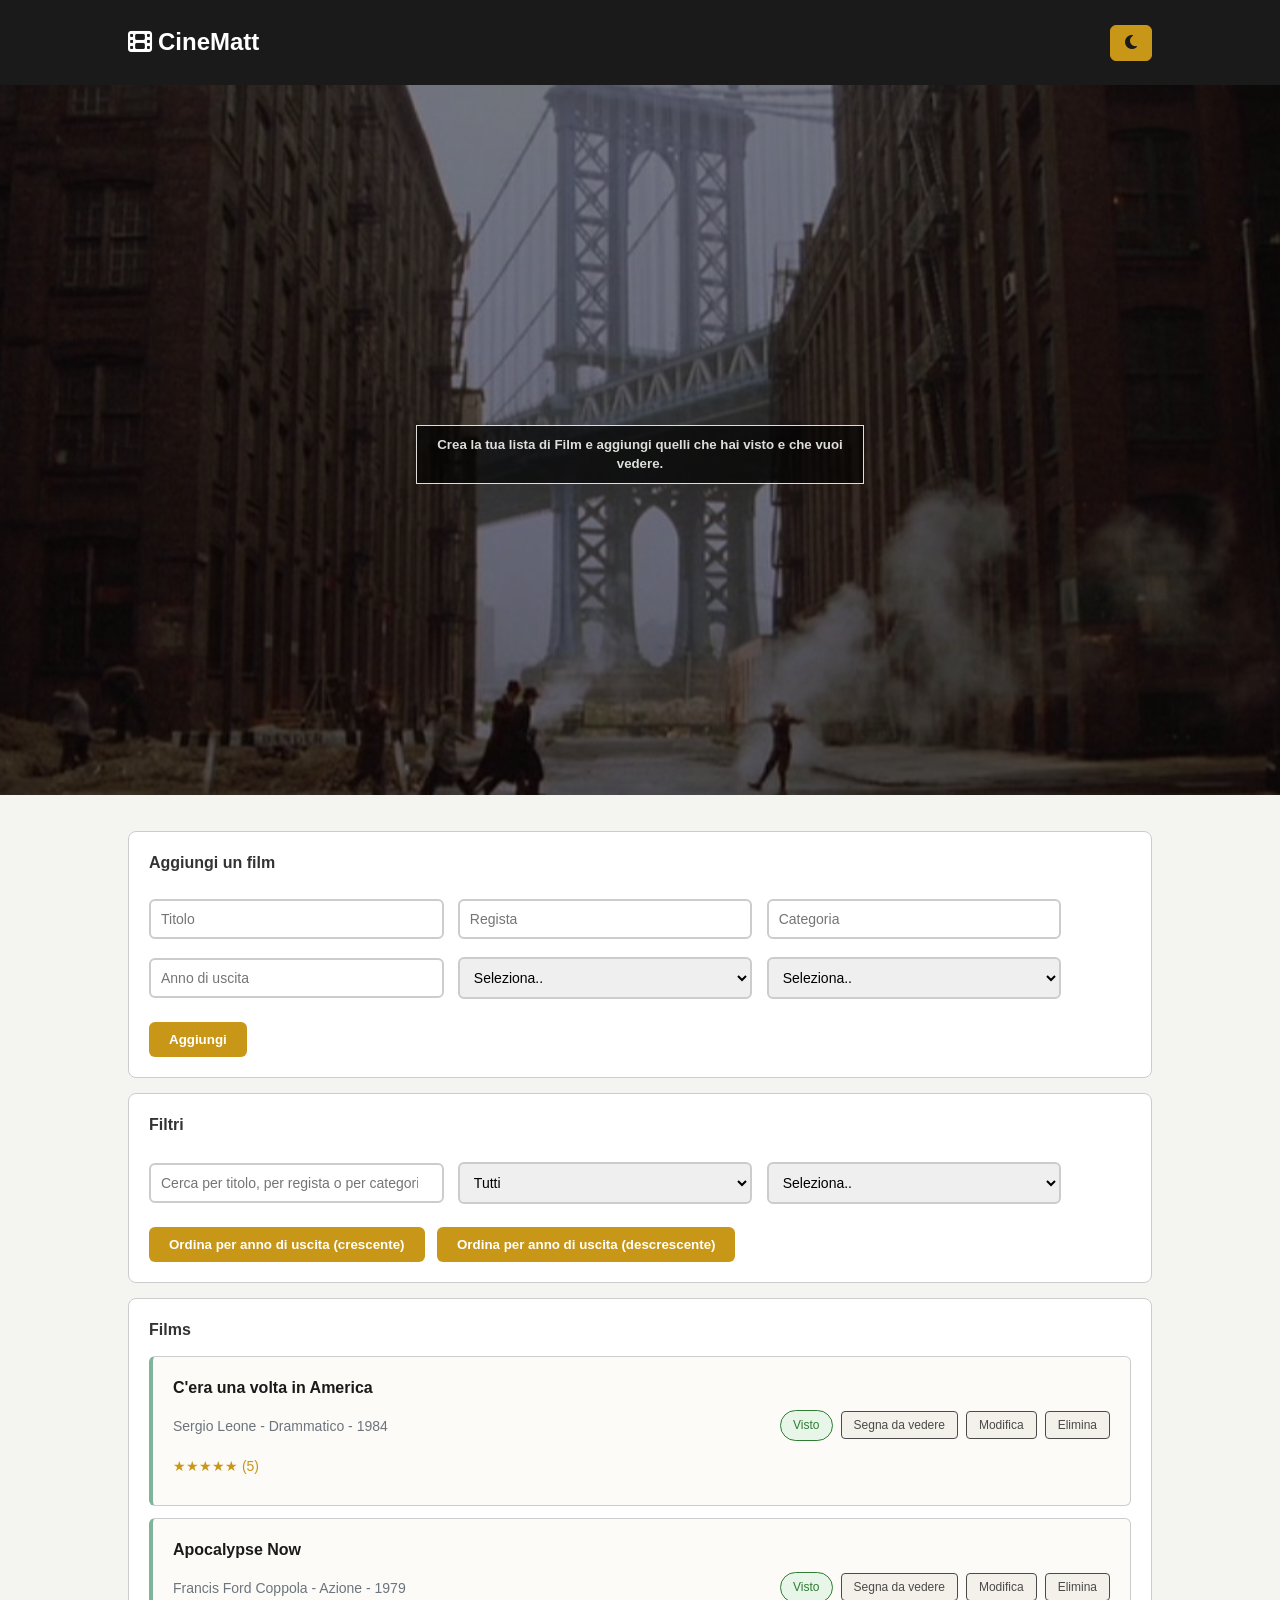
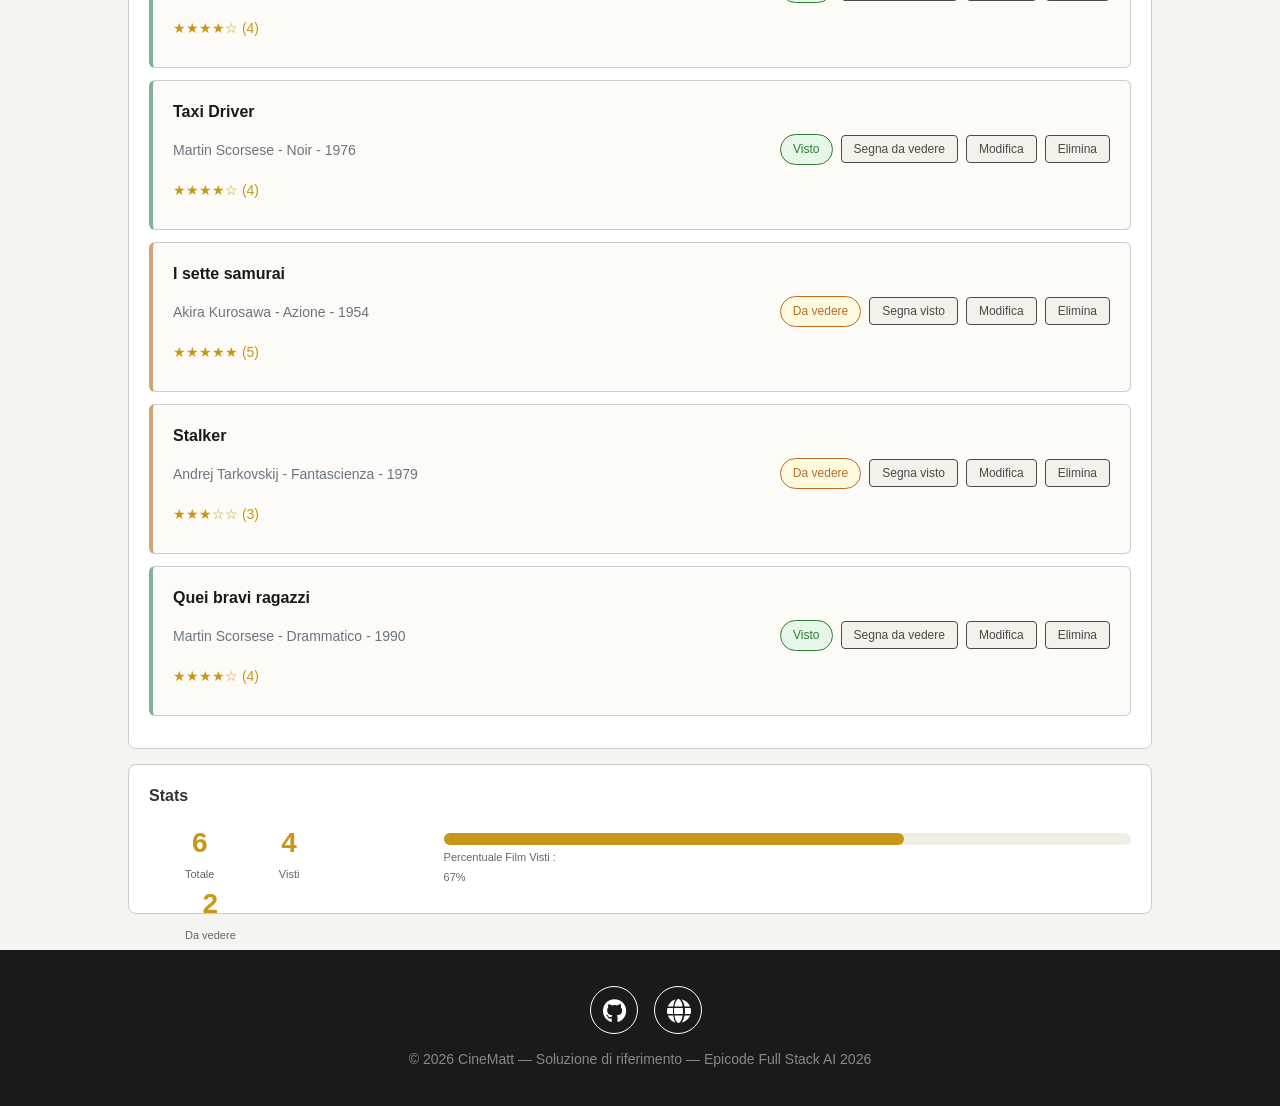
==== index.html @ 6d728aa0 "Add files via upload" ====
<!DOCTYPE html>
<html lang="it">

<head>
    <meta charset="UTF-8">
    <meta http-equiv="X-UA-Compatible" content="IE-edge">
    <meta name="viewport" content="width=device-width, initial-scale=1.0">
    <title>CineMatt</title>
    <link rel="icon" href="assets/img/cinema.jpg">
    <link rel="stylesheet" href="assets/css/style.css">
    <link rel="stylesheet" href="https://cdnjs.cloudflare.com/ajax/libs/font-awesome/6.5.1/css/all.min.css">
</head>

<body>
    <header class="site-header">
        <div class="header-content">
            <div class="header-title">
                <h1><i class="fa-solid fa-film"></i>CineMatt</h1>
            </div>
            <div class="header-button">
                <a href="index-scuro.html"><button class="mode-btn"><i class="fa-solid fa-moon"></i></button></a>
            </div>
        </div>
    </header>
    <section class="hero">
        <h5>Crea la tua lista di Film e aggiungi quelli che hai visto e che vuoi vedere.</h5>
    </section>
    <main class="container">
        <section class="card">
            <h3>Aggiungi un film</h3>
            <form>
                <input id="titolo" type="text" placeholder="Titolo" required>
                <input id="regista" type="text" placeholder="Regista" required>
                <input id="categoria" type="text" placeholder="Categoria" required>
                <input id="anno" type="number" placeholder="Anno di uscita" required>
                <select id="rating" required>
                    <option value="Seleziona..">Seleziona..</option>
                    <option value="5☆">5☆</option>
                    <option value="4☆">4☆</option>
                    <option value="3☆">3☆</option>
                    <option value="2☆">2☆</option>
                    <option value="1☆">1☆</option>
                </select>
                <select id="scelta" required>
                    <option value="Seleziona..">Seleziona..</option>
                    <option value="Da vedere">Da vedere</option>
                    <option value="Visto">Visto</option>
                </select>
                <br>
                <button id="aggiungi-btn" type="submit" class="btn">Aggiungi</button>
            </form>
        </section>
        <section class="card">
            <h3>Filtri</h3>
            <input id="ricerca" type="search" placeholder="Cerca per titolo, per regista o per categoria">
            <select id="watched">
                <option value="Tutti">Tutti</option>
                <option value="Visti">Visti</option>
                <option value="Da vedere">Da vedere</option>
            </select>
            <select id="ordinamento">
                <option value="Seleziona..">Seleziona..</option>
                <option value="Rating (dal migliore)">Rating (dal migliore)</option>
                <option value="Rating (dal peggiore)">Rating (dal peggiore)</option>
            </select>
            <button id="crescente" type="button" class="btn">Ordina per anno di uscita (crescente)</button>
            <button id="decrescente" type="button" class="btn">Ordina per anno di uscita (descrescente)</button>
        </section>
        <section class="card">
            <h3>Films</h3>
            <div id="films"></div>
        </section>
        <section class="card" id="film-stats">
            <h3>Stats</h3>
            <div class="box-stats">
                <div class="stat-container">
                    <span class="stat" id="stat-tot">0</span>
                    <span class="stat-label">Totale</span>
                </div>
                <div class="stat-container">
                    <span class="stat" id="stat-visti">0</span>
                    <span class="stat-label">Visti</span>
                </div>
                <div class="stat-container">
                    <span class="stat" id="stat-da-vedere">0</span>
                    <span class="stat-label">Da vedere</span>
                </div>
            </div>
            <div class="bar-container">
                <div class="bar-empty">
                    <div class="bar-fill" id="barra"></div>
                </div>
                <span>Percentuale Film Visti : <span id="percentuale"></span></span>
            </div>
        </section>
        <div id="notifica"></div>
    </main>
    <footer id="site-footer">
        <div id="icons-container">
            <div class="icone">
                <a href="https://github.com/mattia-pirro/PROGETTO-SETTIMANA-3" target="blank"><i
                        class="fa-brands fa-github"></i></a>
            </div>
            <div class="icone">
                <a href="index.html" target="blank"><i class="fa-solid fa-globe"></i></a>
            </div>
            <p>© 2026 CineMatt — Soluzione di riferimento — Epicode Full Stack AI 2026</p>
        </div>
    </footer>
    <script src="assets/js/script.js"></script>
</body>

</html>
---- assets/css/style.css ----
/* CSS RESET */

*,
*::before,
*::after {
    box-sizing: border-box;
    margin: 0;
    padding: 0;
}

body {
    font-family: -apple-system, BlinkMacSystemFont, "Segoe UI", Roboto, Helvetica, Arial, sans-serif;
    line-height: 1.4;
    background-color: #f4f4f0;
    color: #333333;
    margin: 0;
    padding: 0;
}

img {
    max-width: 100%;
    display: block;
}

a {
    color: inherit;
    text-decoration: none;
}

button {
    font-family: inherit;
    cursor: pointer;
    border: none;
    background: none;
}

/* HEADER */

.site-header {
    background-color: #1a1a1a;
    color: #ffffff;
    padding: 20px 0;
    height: 85px;
    width: 100%;
    position: sticky;
    top: 0;
    z-index: 1000;
}

.header-content {
    width: 80%;
    margin: 0 auto;
}

.header-title {
    float: left;
    margin-top: 5px;
    cursor: default;
}

.header-title h1 {
    font-size: 24px;
}

.header-title h1 i {
    margin-right: 6px;

}

.header-button {
    float: right;
    margin-top: 5px;
}

.mode-btn {
    background: #c99718;
    border: 1px solid #c99718;
    color: #1a1a1a;
    padding: 8px 14px;
    border-radius: 6px;
    cursor: pointer;
    font-size: 16px;
}

.mode-btn:hover {
    background-color: #FEBD69;
    border: 1px solid #ffffff;
    color: #ffffff;
}

/* HERO */

.hero {
    background-image: linear-gradient(rgba(0, 0, 0, 0.5), rgba(0, 0, 0, 0.5)), url("../img/Sergio-Leone.jpg");
    background-size: cover;
    background-position: center;
    background-repeat: no-repeat;
    color: #f4f4f0e6;
    padding: 340px 0;
    text-align: center;
    height: 710px;
    width: 100%;
}

.hero h5 {
    background-color: rgba(0, 0, 0, 0.65);
    text-align: center;
    border: 1px solid #f4f4f0e6;
    width: 35%;
    margin: auto;
    padding: 10px 5px;
}

/* MAIN */

.container {
    width: 80%;
    margin: 36px auto;
    margin-bottom: 0;
}

/* CARD */

.card {
    background-color: #ffffff;
    border-radius: 8px;
    padding: 20px;
    margin-bottom: 15px;
    border: 1px solid #cccccc;
}

.card h3 {
    font-size: 16px;
    margin-bottom: 15px;
}

/* INPUT - SELECT */

.card input,
.card select {
    padding: 10px;
    border: 2px solid #cccccc;
    border-radius: 6px;
    font-size: 14px;
    display: inline-block;
    vertical-align: middle;
    margin-top: 10px;
    margin-bottom: 8px;
    width: 30%;
    margin-right: 1%;
}

.card input:focus,
.card select:focus {
    border-color: #333333;
    background-color: #f4f4f0;
    color: #333333;
}

/* BUTTON */

.btn {
    background-color: #c99718;
    color: #ffffff;
    border: none;
    padding: 10px 20px;
    border-radius: 6px;
    font-weight: bold;
    margin-top: 15px;
    margin-right: 8px;
    cursor: pointer;
}

.btn:hover {
    background-color: #FEBD69;
}

/* STATS */

#film-stats {
    height: 150px;
}

.box-stats {
    display: block;
    float: left;
    width: 25%;
}

.stat-container {
    display: inline-block;
    text-align: center;
    margin-right: 24px;
    margin-left: 36px;
}

.stat {
    display: block;
    font-size: 28px;
    font-weight: bold;
    color: #c99718;
}

.stat-label {
    font-size: 11px;
    color: #666666;
}

.bar-container {
    float: right;
    width: 70%;
    margin-top: 10px;
    vertical-align: middle;
}

.bar-empty {
    background-color: #f0ede4;
    height: 12px;
    border-radius: 6px;
}

.bar-fill {
    background-color: #c99718;
    height: 100%;
    border-radius: 6px;
}

.bar-container span {
    font-size: 11px;
    color: #666666;
    display: block;
    margin-top: 5px;
}

/* NOTIFICA */

#notifica {
    font-size: 14px;
    text-align: center;
    font-weight: bold;
    display: none;
    border-radius: 8px;
    padding: 18px;
    position: fixed;
    top: 0;
    bottom: 0;
    left: 0;
    right: 0;
    margin: auto;
    width: 240px;
    height: 60px
}

.green {
    color: rgb(0, 128, 0);
    border: 2px solid rgb(0, 128, 0);
    background-color: rgb(114, 255, 114);
}

.red {
    color: rgb(255, 0, 0);
    border: 2px solid rgb(255, 0, 0);
    background-color: rgb(255, 159, 159);
}

/* FOOTER */

#site-footer {
    background-color: #1a1a1a;
    color: #ffffff;
    text-align: center;
    margin-top: 36px;
    float: end;
}

#icons-container {
    padding-top: 36px;
}

.icone {
    display: inline-block;
    border-radius: 50%;
    width: 48px;
    height: 48px;
    background-color: #1a1a1a;
    margin-left: 12px;
    border: 1px solid white
}

.icone:hover {
    color: #1a1a1a;
    background-color: #c99718;
    border: 1px solid #1a1a1a;
}

.icone i {
    margin: auto;
    padding: 12px;
    font-size: 24px;
}

#site-footer p {
    padding-top: 16px;
    color: #888888;
    font-size: 14px;
    padding-bottom: 36px;
}

#site-footer a:hover {
    color: #1a1a1a;
}

/* FILMS */

.film-container {
    background-color: #fdfbf7;
    border: 1px solid #cccccc;
    border-left-width: 4px;
    border-radius: 6px;
    padding: 20px;
    margin-bottom: 12px;
    height: 150px;
}

.da-vedere {
    border-left-color: #d4a373;
}

.visto {
    border-left-color: #81b29a;
}

.film-card {
    float: left;
    width: 50%;
}

.film-title {
    font-size: 18px;
    font-weight: bold;
    color: #1a1a1a;
    margin-bottom: 4px;
}

.film-info {
    font-size: 14px;
    color: #6c757d;
}

.film-rating {
    color: #c99718;
    font-size: 14px;
    margin-top: 20px;
}

.film-btn-container {
    float: right;
    text-align: right;
    vertical-align: middle;
    margin-top: 32px;
}

.film-badge {
    display: inline-block;
    padding: 6px 12px;
    font-size: 12px;
    border-radius: 16px;
    vertical-align: middle;
    background-color: #f4f1ea;
    border: 1px solid #4a4a4a;
    color: #4a4a4a;
    font-weight: 500;
    cursor: default;
    margin-top: 1px;
}

.badge-da-vedere {
    background-color: #fefae0;
    color: #bc6c25;
    border-color: #bc6c25;
}

.badge-visto {
    background-color: #e8f5e9;
    color: #2e7d32;
    border-color: #2e7d32;
}

.film-btn {
    display: inline-block;
    background-color: #f4f1ea;
    border: 1px solid #4a4a4a;
    color: #4a4a4a;
    font-weight: 500;
    padding: 6px 12px;
    font-size: 12px;
    border-radius: 4px;
    cursor: pointer;
    vertical-align: middle;
    margin-left: 8px;
}

.film-btn:hover {
    background-color: #e5dfd3;
}

.input-modifica {
    width: 50px !important;
    padding: 6px 8px !important;
    margin: 0 !important;
}

.disabilitato {
    opacity: 0.5;
    pointer-events: none;
}
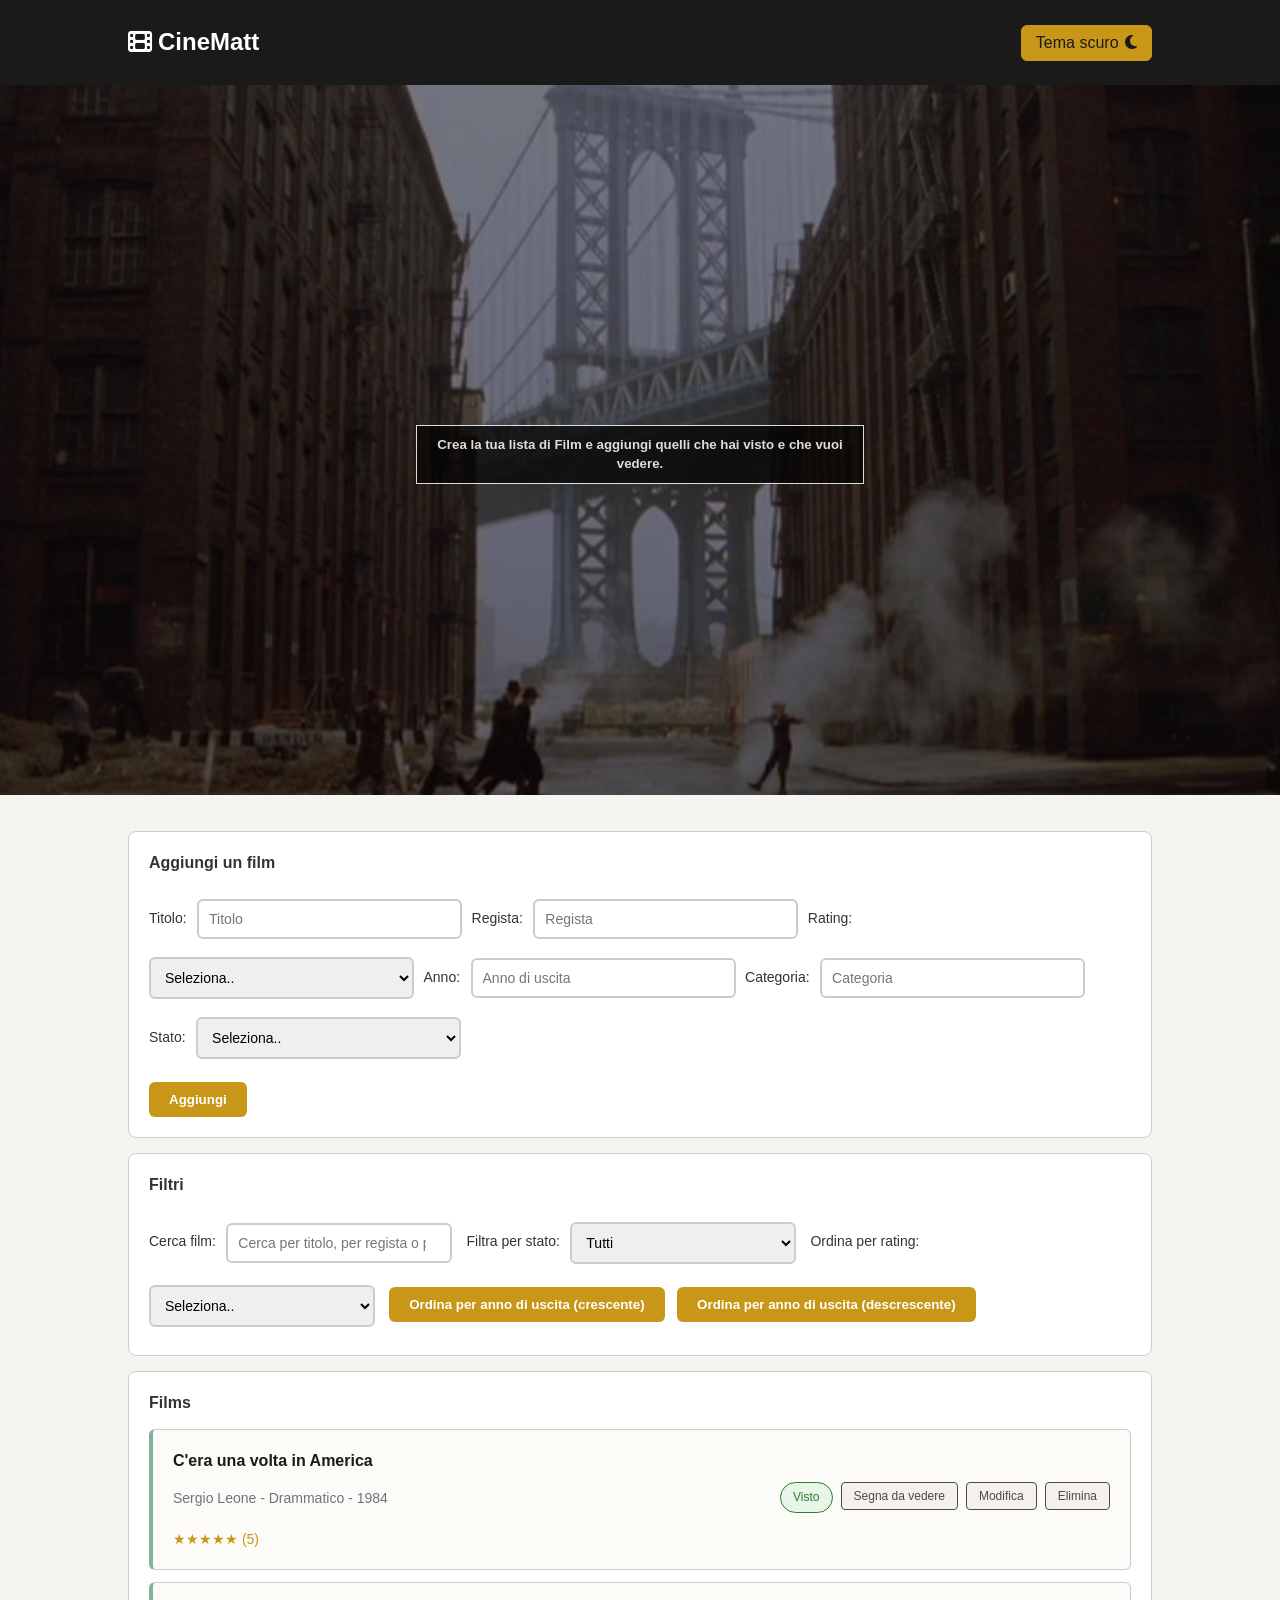
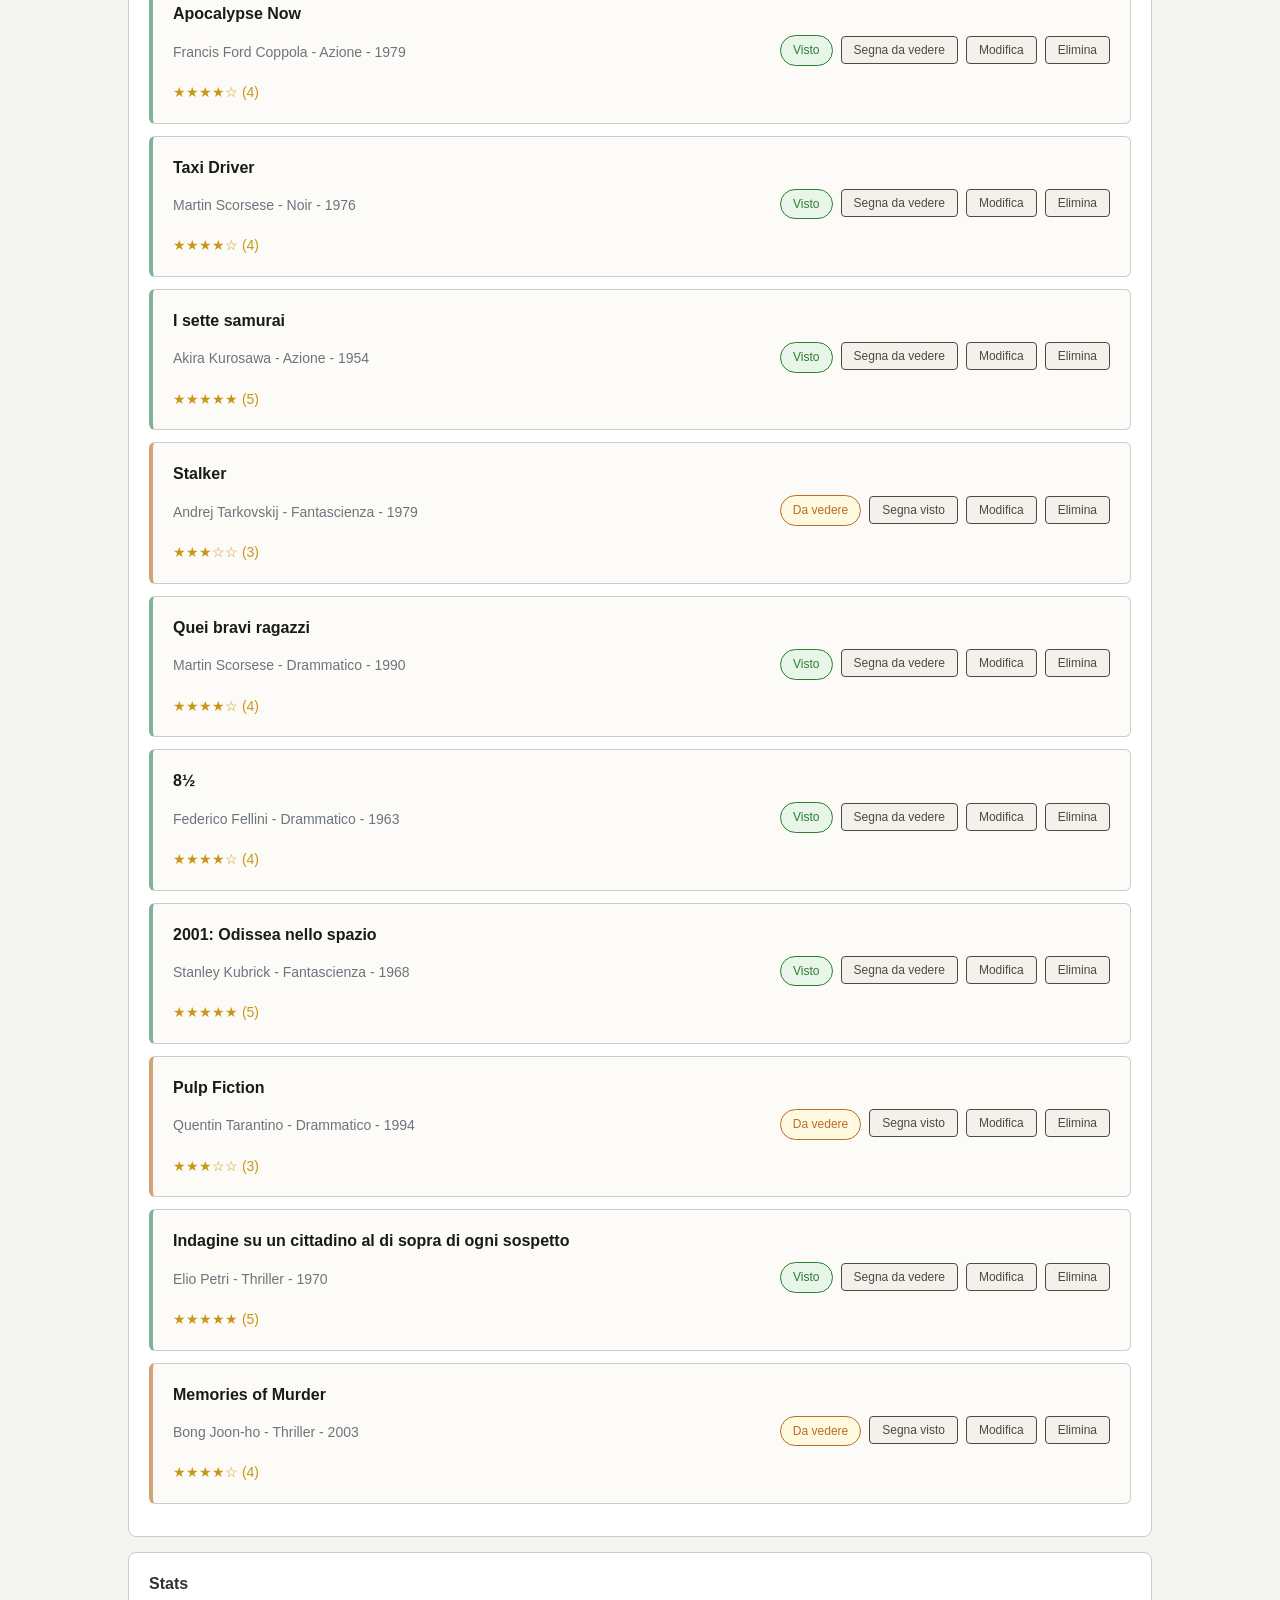
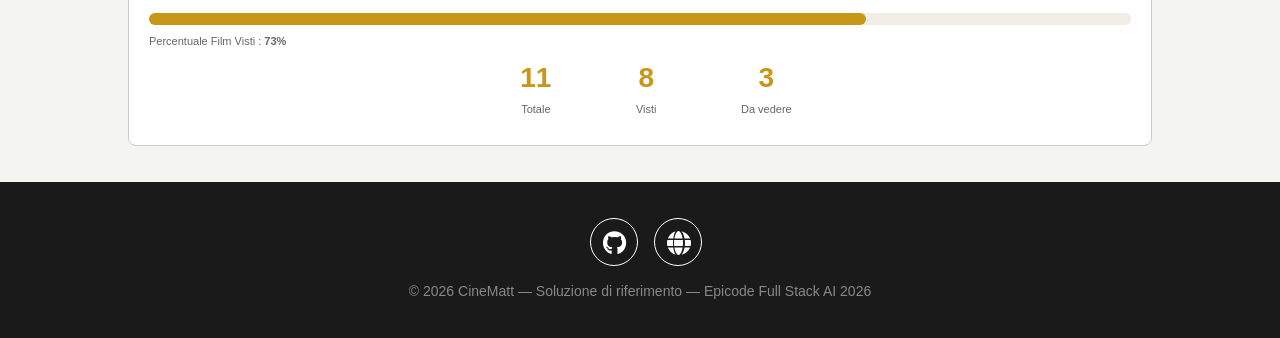
==== commit bd1dd2ab: "Add files via upload" ====
--- a/index.html
+++ b/index.html
@@ -6,8 +6,8 @@
     <meta http-equiv="X-UA-Compatible" content="IE-edge">
     <meta name="viewport" content="width=device-width, initial-scale=1.0">
     <title>CineMatt</title>
-    <link rel="icon" href="assets/img/cinema.jpg">
-    <link rel="stylesheet" href="assets/css/style.css">
+    <link rel="icon" con="assets/img/cinema.jpg">
+    <link rel="stylesheet" id="cssFile" href="assets/css/style.css">
     <link rel="stylesheet" href="https://cdnjs.cloudflare.com/ajax/libs/font-awesome/6.5.1/css/all.min.css">
 </head>
 
@@ -18,7 +18,10 @@
                 <h1><i class="fa-solid fa-film"></i>CineMatt</h1>
             </div>
             <div class="header-button">
-                <a href="index-scuro.html"><button class="mode-btn"><i class="fa-solid fa-moon"></i></button></a>
+                <button class="mode-btn">
+                    <span id="btn-text">Tema scuro</span>
+                    <i id="icona" class="fa-solid fa-moon"></i>
+                </button>
             </div>
         </div>
     </header>
@@ -29,10 +32,11 @@
         <section class="card">
             <h3>Aggiungi un film</h3>
             <form>
+                <label for="titolo">Titolo:</label>
                 <input id="titolo" type="text" placeholder="Titolo" required>
+                <label for="regista">Regista:</label>
                 <input id="regista" type="text" placeholder="Regista" required>
-                <input id="categoria" type="text" placeholder="Categoria" required>
-                <input id="anno" type="number" placeholder="Anno di uscita" required>
+                <label for="rating">Rating:</label>
                 <select id="rating" required>
                     <option value="Seleziona..">Seleziona..</option>
                     <option value="5☆">5☆</option>
@@ -41,6 +45,11 @@
                     <option value="2☆">2☆</option>
                     <option value="1☆">1☆</option>
                 </select>
+                <label for="anno">Anno:</label>
+                <input id="anno" type="number" placeholder="Anno di uscita" required>
+                <label for="categoria">Categoria:</label>
+                <input id="categoria" type="text" placeholder="Categoria" required>
+                <label for="scelta">Stato:</label>
                 <select id="scelta" required>
                     <option value="Seleziona..">Seleziona..</option>
                     <option value="Da vedere">Da vedere</option>
@@ -50,14 +59,17 @@
                 <button id="aggiungi-btn" type="submit" class="btn">Aggiungi</button>
             </form>
         </section>
-        <section class="card">
+        <section class="card" id="filtri">
             <h3>Filtri</h3>
+            <label for="ricerca">Cerca film:</label>
             <input id="ricerca" type="search" placeholder="Cerca per titolo, per regista o per categoria">
+            <label for="watched">Filtra per stato:</label>
             <select id="watched">
                 <option value="Tutti">Tutti</option>
                 <option value="Visti">Visti</option>
                 <option value="Da vedere">Da vedere</option>
             </select>
+            <label for="ordinamento">Ordina per rating:</label>
             <select id="ordinamento">
                 <option value="Seleziona..">Seleziona..</option>
                 <option value="Rating (dal migliore)">Rating (dal migliore)</option>
@@ -72,6 +84,12 @@
         </section>
         <section class="card" id="film-stats">
             <h3>Stats</h3>
+            <div class="bar-container">
+                <div class="bar-empty">
+                    <div class="bar-fill" id="barra"></div>
+                </div>
+                <span>Percentuale Film Visti : <span id="percentuale"></span></span>
+            </div>
             <div class="box-stats">
                 <div class="stat-container">
                     <span class="stat" id="stat-tot">0</span>
@@ -86,12 +104,6 @@
                     <span class="stat-label">Da vedere</span>
                 </div>
             </div>
-            <div class="bar-container">
-                <div class="bar-empty">
-                    <div class="bar-fill" id="barra"></div>
-                </div>
-                <span>Percentuale Film Visti : <span id="percentuale"></span></span>
-            </div>
         </section>
         <div id="notifica"></div>
     </main>
@@ -102,7 +114,7 @@
                         class="fa-brands fa-github"></i></a>
             </div>
             <div class="icone">
-                <a href="index.html" target="blank"><i class="fa-solid fa-globe"></i></a>
+                <a href="index.html"><i class="fa-solid fa-globe"></i></a>
             </div>
             <p>© 2026 CineMatt — Soluzione di riferimento — Epicode Full Stack AI 2026</p>
         </div>
--- a/assets/css/style.css
+++ b/assets/css/style.css
@@ -88,6 +88,10 @@
     color: #ffffff;
 }
 
+.mode-btn i {
+    margin-left: 2px;
+}
+
 /* HERO */
 
 .hero {
@@ -119,6 +123,15 @@
     margin-bottom: 0;
 }
 
+/* LABEL */
+
+form label,
+.card label {
+    font-weight: 500;
+    margin-right: 6px;
+    font-size: 14px;
+}
+
 /* CARD */
 
 .card {
@@ -146,12 +159,28 @@
     vertical-align: middle;
     margin-top: 10px;
     margin-bottom: 8px;
-    width: 30%;
+    width: 27%;
+    margin-right: 0.5%;
+}
+
+#filtri input,
+#filtri select {
+    padding: 10px;
+    border: 2px solid #cccccc;
+    border-radius: 6px;
+    font-size: 14px;
+    display: inline-block;
+    vertical-align: middle;
+    margin-top: 10px;
+    margin-bottom: 8px;
+    width: 23%;
     margin-right: 1%;
 }
 
-.card input:focus,
-.card select:focus {
+input:focus,
+select:focus,
+#filtri input:focus,
+#filtri select:focus {
     border-color: #333333;
     background-color: #f4f4f0;
     color: #333333;
@@ -178,20 +207,21 @@
 /* STATS */
 
 #film-stats {
-    height: 150px;
+    height: auto;
+    overflow: hidden;
 }
 
 .box-stats {
     display: block;
-    float: left;
-    width: 25%;
+    width: 100%;
+    text-align: center;
+    margin: 6px 0;
 }
 
 .stat-container {
     display: inline-block;
     text-align: center;
-    margin-right: 24px;
-    margin-left: 36px;
+    margin: 0 24px 0 56px;
 }
 
 .stat {
@@ -207,16 +237,16 @@
 }
 
 .bar-container {
-    float: right;
-    width: 70%;
+    width: 100%;
     margin-top: 10px;
-    vertical-align: middle;
 }
 
 .bar-empty {
     background-color: #f0ede4;
     height: 12px;
     border-radius: 6px;
+    margin-top: 18px;
+    margin-bottom: 4px;
 }
 
 .bar-fill {
@@ -228,8 +258,10 @@
 .bar-container span {
     font-size: 11px;
     color: #666666;
-    display: block;
-    margin-top: 5px;
+}
+
+#percentuale {
+    font-weight: bold;
 }
 
 /* NOTIFICA */
@@ -319,7 +351,8 @@
     border-radius: 6px;
     padding: 20px;
     margin-bottom: 12px;
-    height: 150px;
+    height: auto;
+    overflow: hidden;
 }
 
 .da-vedere {
@@ -371,7 +404,7 @@
     color: #4a4a4a;
     font-weight: 500;
     cursor: default;
-    margin-top: 1px;
+    margin-bottom: 4px;
 }
 
 .badge-da-vedere {
@@ -398,6 +431,7 @@
     cursor: pointer;
     vertical-align: middle;
     margin-left: 8px;
+    margin-bottom: 6px;
 }
 
 .film-btn:hover {
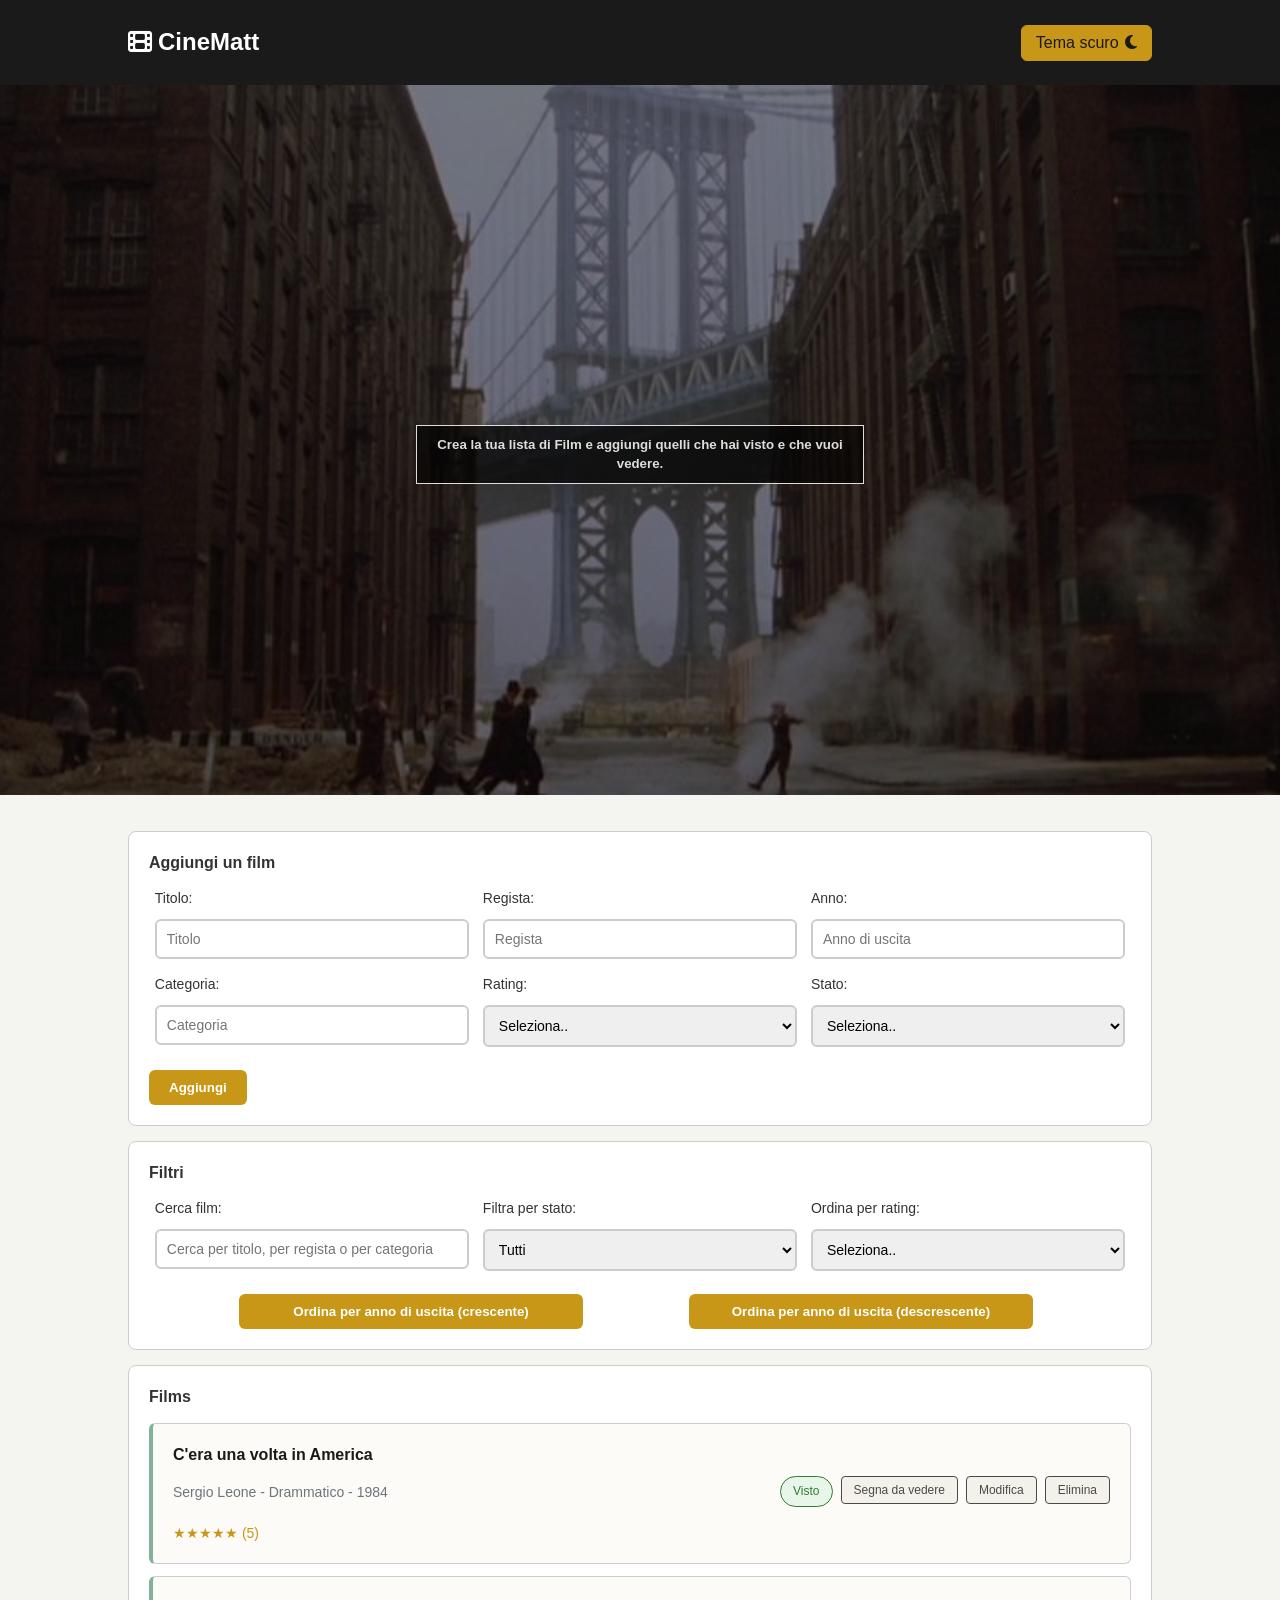
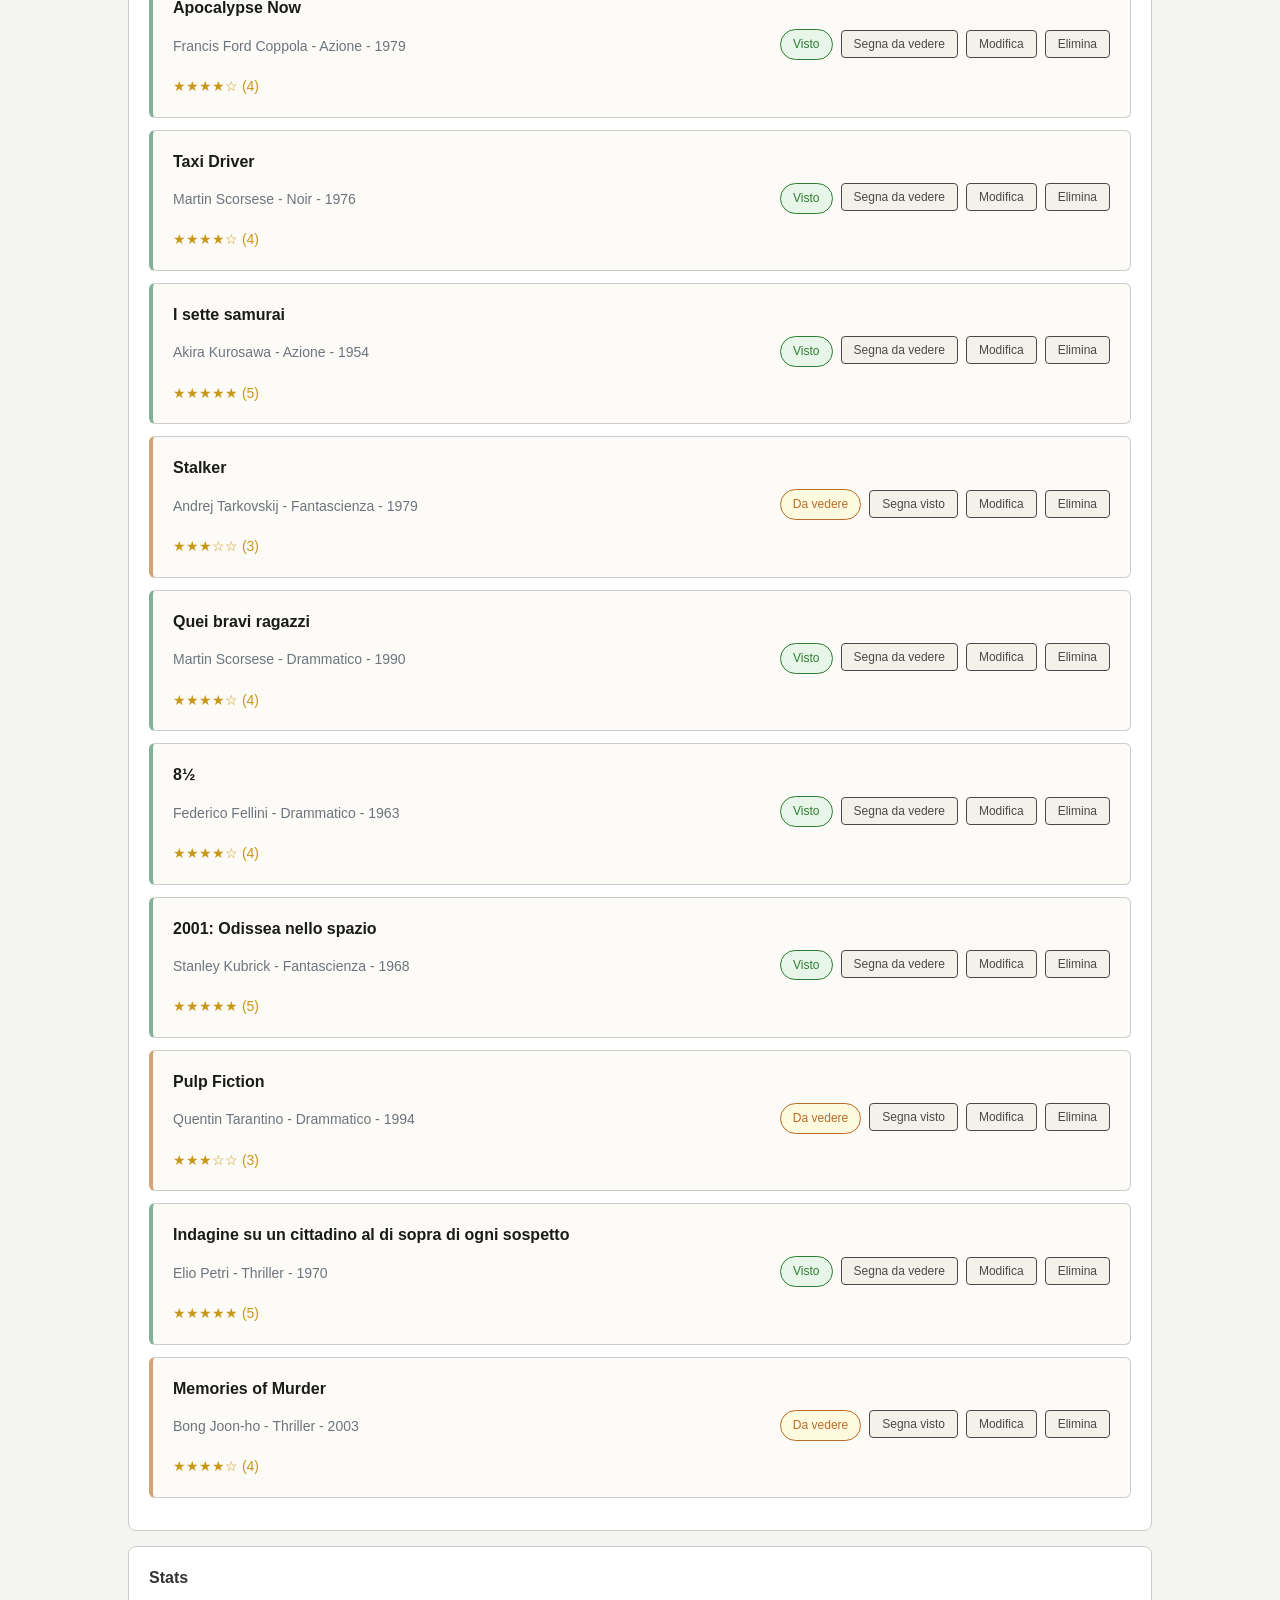
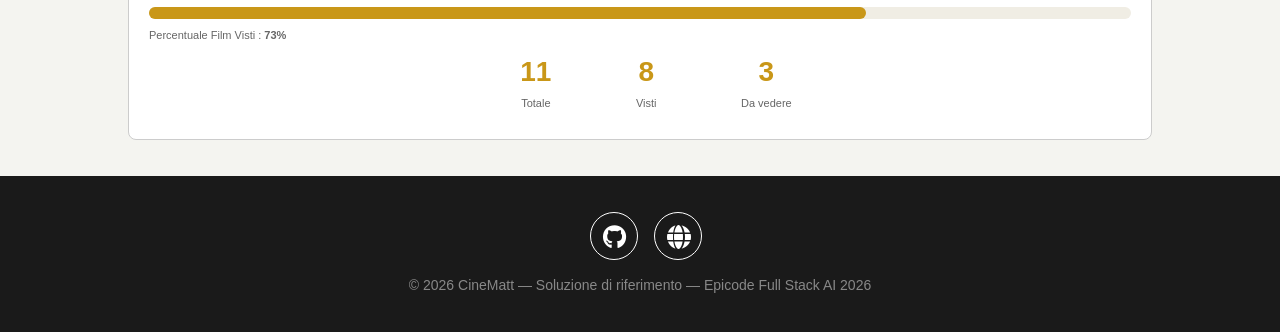
==== commit 82f042f7: "Add files via upload" ====
--- a/index.html
+++ b/index.html
@@ -32,51 +32,74 @@
         <section class="card">
             <h3>Aggiungi un film</h3>
             <form>
-                <label for="titolo">Titolo:</label>
-                <input id="titolo" type="text" placeholder="Titolo" required>
-                <label for="regista">Regista:</label>
-                <input id="regista" type="text" placeholder="Regista" required>
-                <label for="rating">Rating:</label>
-                <select id="rating" required>
-                    <option value="Seleziona..">Seleziona..</option>
-                    <option value="5☆">5☆</option>
-                    <option value="4☆">4☆</option>
-                    <option value="3☆">3☆</option>
-                    <option value="2☆">2☆</option>
-                    <option value="1☆">1☆</option>
-                </select>
-                <label for="anno">Anno:</label>
-                <input id="anno" type="number" placeholder="Anno di uscita" required>
-                <label for="categoria">Categoria:</label>
-                <input id="categoria" type="text" placeholder="Categoria" required>
-                <label for="scelta">Stato:</label>
-                <select id="scelta" required>
-                    <option value="Seleziona..">Seleziona..</option>
-                    <option value="Da vedere">Da vedere</option>
-                    <option value="Visto">Visto</option>
-                </select>
-                <br>
+                <div class="div-form">
+                    <div class="input-container">
+                        <label for="titolo">Titolo:</label>
+                        <input id="titolo" type="text" placeholder="Titolo" required>
+                    </div>
+                    <div class="input-container">
+                        <label for="regista">Regista:</label>
+                        <input id="regista" type="text" placeholder="Regista" required>
+                    </div>
+                    <div class="input-container">
+                        <label for="anno">Anno:</label>
+                        <input id="anno" type="number" placeholder="Anno di uscita" required>
+                    </div>
+                    <div class="input-container">
+                        <label for="categoria">Categoria:</label>
+                        <input id="categoria" type="text" placeholder="Categoria" required>
+                    </div>
+                    <div class="input-container">
+                        <label for="rating">Rating:</label>
+                        <select id="rating" required>
+                            <option value="Seleziona..">Seleziona..</option>
+                            <option value="5☆">5☆</option>
+                            <option value="4☆">4☆</option>
+                            <option value="3☆">3☆</option>
+                            <option value="2☆">2☆</option>
+                            <option value="1☆">1☆</option>
+                        </select>
+                    </div>
+                    <div class="input-container">
+                        <label for="scelta">Stato:</label>
+                        <select id="scelta" required>
+                            <option value="Seleziona..">Seleziona..</option>
+                            <option value="Da vedere">Da vedere</option>
+                            <option value="Visto">Visto</option>
+                        </select>
+                    </div>
+                </div>
                 <button id="aggiungi-btn" type="submit" class="btn">Aggiungi</button>
             </form>
         </section>
-        <section class="card" id="filtri">
+        <section class="card">
             <h3>Filtri</h3>
-            <label for="ricerca">Cerca film:</label>
-            <input id="ricerca" type="search" placeholder="Cerca per titolo, per regista o per categoria">
-            <label for="watched">Filtra per stato:</label>
-            <select id="watched">
-                <option value="Tutti">Tutti</option>
-                <option value="Visti">Visti</option>
-                <option value="Da vedere">Da vedere</option>
-            </select>
-            <label for="ordinamento">Ordina per rating:</label>
-            <select id="ordinamento">
-                <option value="Seleziona..">Seleziona..</option>
-                <option value="Rating (dal migliore)">Rating (dal migliore)</option>
-                <option value="Rating (dal peggiore)">Rating (dal peggiore)</option>
-            </select>
-            <button id="crescente" type="button" class="btn">Ordina per anno di uscita (crescente)</button>
-            <button id="decrescente" type="button" class="btn">Ordina per anno di uscita (descrescente)</button>
+            <div class="div-form">
+                <div class="input-container">
+                    <label for="ricerca">Cerca film:</label>
+                    <input id="ricerca" type="search" placeholder="Cerca per titolo, per regista o per categoria">
+                </div>
+                <div class="input-container">
+                    <label for="watched">Filtra per stato:</label>
+                    <select id="watched">
+                        <option value="Tutti">Tutti</option>
+                        <option value="Visti">Visti</option>
+                        <option value="Da vedere">Da vedere</option>
+                    </select>
+                </div>
+                <div class="input-container">
+                    <label for="ordinamento">Ordina per rating:</label>
+                    <select id="ordinamento">
+                        <option value="Seleziona..">Seleziona..</option>
+                        <option value="Rating (dal migliore)">Rating (dal migliore)</option>
+                        <option value="Rating (dal peggiore)">Rating (dal peggiore)</option>
+                    </select>
+                </div>
+            </div>
+            <div class="div-form-buttons">
+                <button id="crescente" type="button" class="btn">Ordina per anno di uscita (crescente)</button>
+                <button id="decrescente" type="button" class="btn">Ordina per anno di uscita (descrescente)</button>
+            </div>
         </section>
         <section class="card">
             <h3>Films</h3>
--- a/assets/css/style.css
+++ b/assets/css/style.css
@@ -123,6 +123,17 @@
     margin-bottom: 0;
 }
 
+/* FORM */
+
+.div-form {
+    height: auto;
+    width: 100%;
+    display: flex;
+    flex-wrap: wrap;
+    justify-content: space-evenly;
+    gap: 8px;
+}
+
 /* LABEL */
 
 form label,
@@ -149,6 +160,12 @@
 
 /* INPUT - SELECT */
 
+.input-container {
+    display: flex;
+    flex-direction: column;
+    width: 32%;
+}
+
 .card input,
 .card select {
     padding: 10px;
@@ -159,34 +176,26 @@
     vertical-align: middle;
     margin-top: 10px;
     margin-bottom: 8px;
-    width: 27%;
-    margin-right: 0.5%;
-}
-
-#filtri input,
-#filtri select {
-    padding: 10px;
-    border: 2px solid #cccccc;
-    border-radius: 6px;
-    font-size: 14px;
-    display: inline-block;
-    vertical-align: middle;
-    margin-top: 10px;
-    margin-bottom: 8px;
-    width: 23%;
-    margin-right: 1%;
+    width: 100%;
 }
 
 input:focus,
-select:focus,
-#filtri input:focus,
-#filtri select:focus {
+select:focus {
     border-color: #333333;
     background-color: #f4f4f0;
     color: #333333;
 }
 
 /* BUTTON */
+
+.div-form-buttons {
+    height: auto;
+    width: 100%;
+    display: flex;
+    flex-wrap: wrap;
+    justify-content: space-evenly;
+    gap: 8px;
+}
 
 .btn {
     background-color: #c99718;
@@ -202,6 +211,11 @@
 
 .btn:hover {
     background-color: #FEBD69;
+}
+
+#crescente,
+#decrescente {
+    width: 35%;
 }
 
 /* STATS */
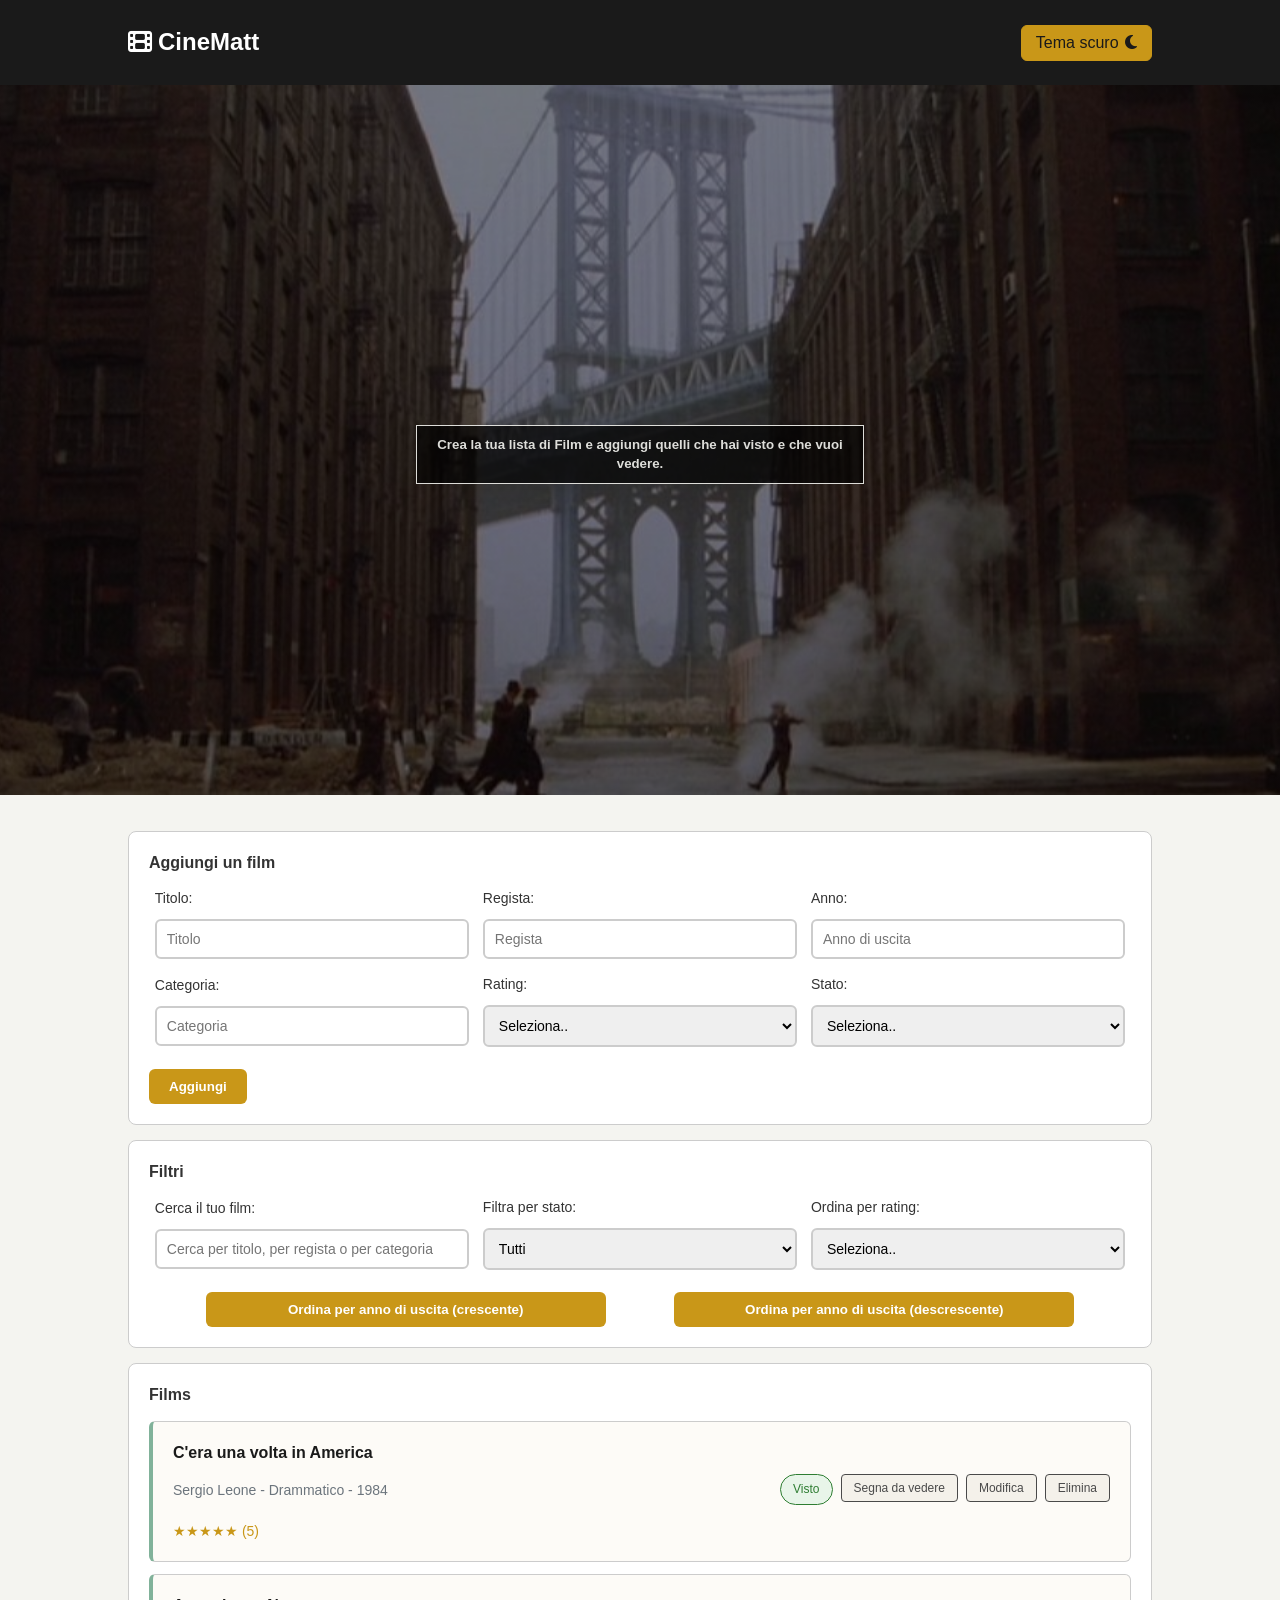
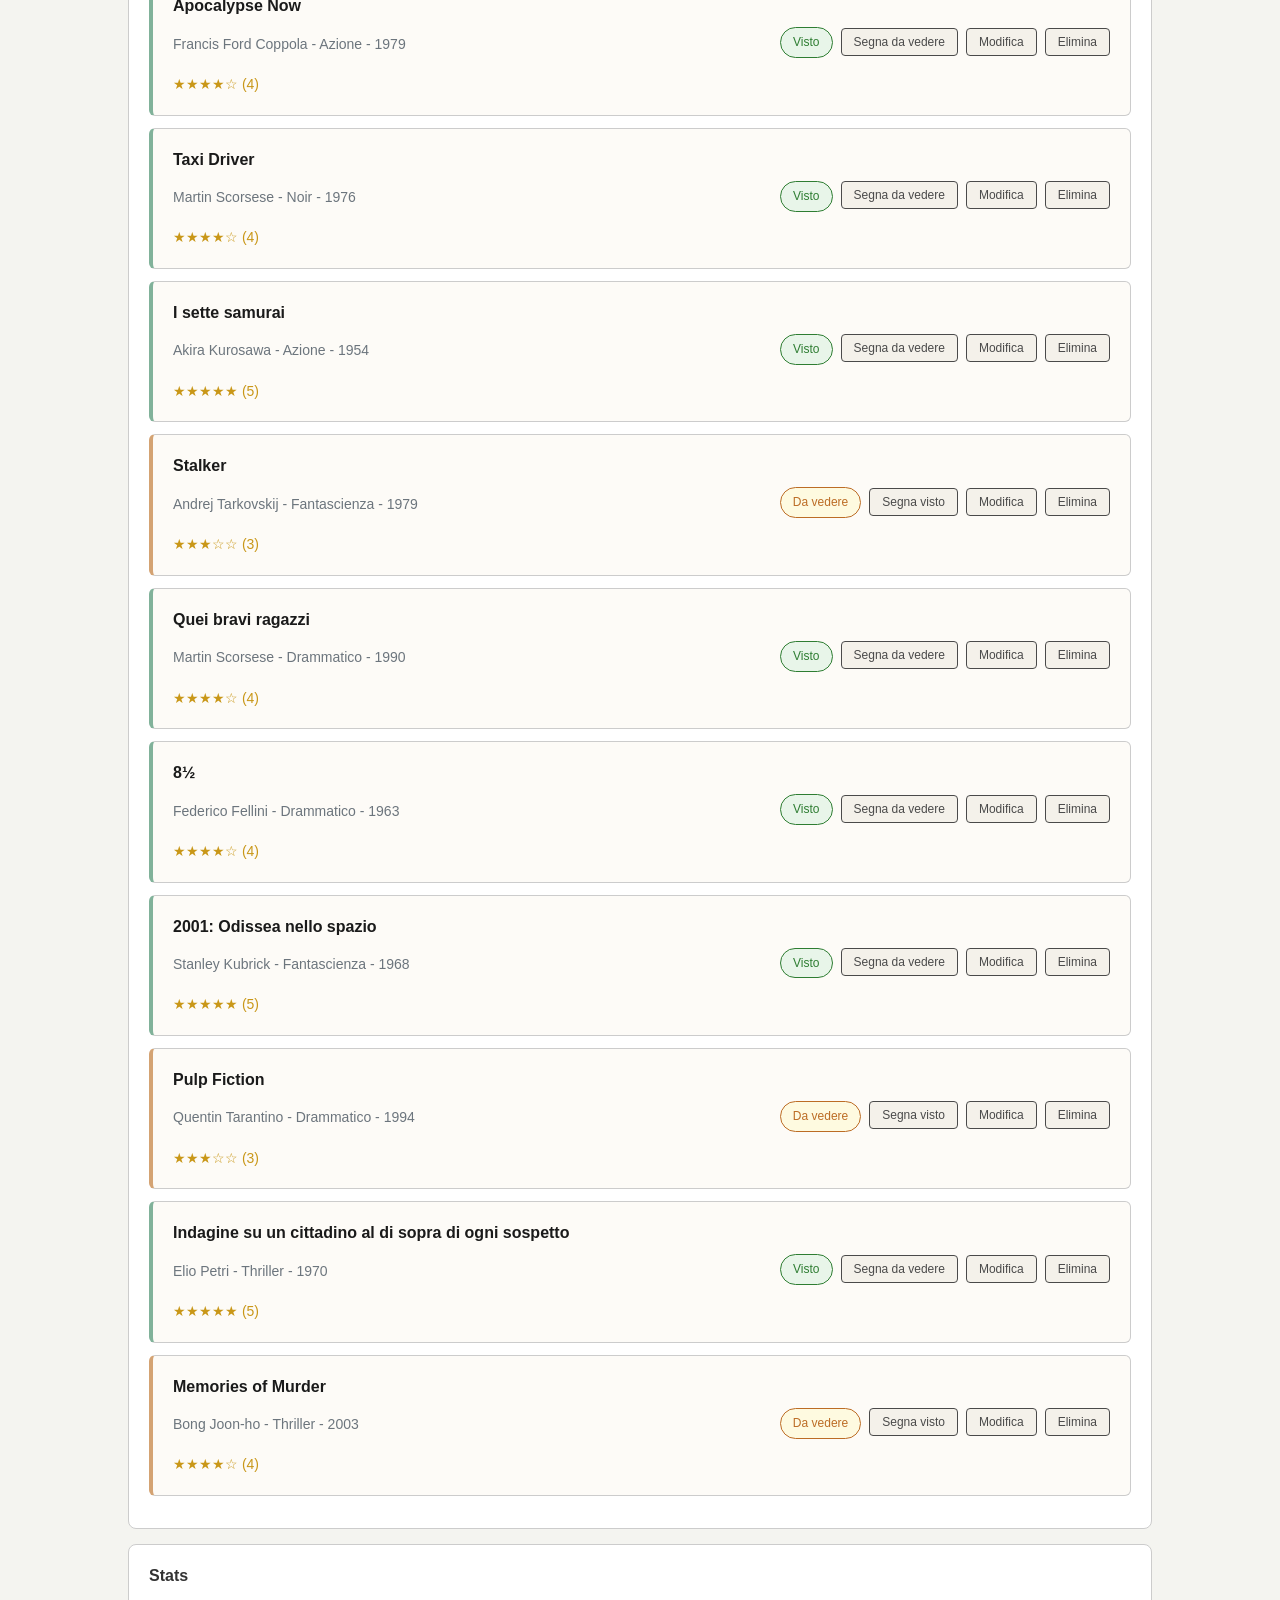
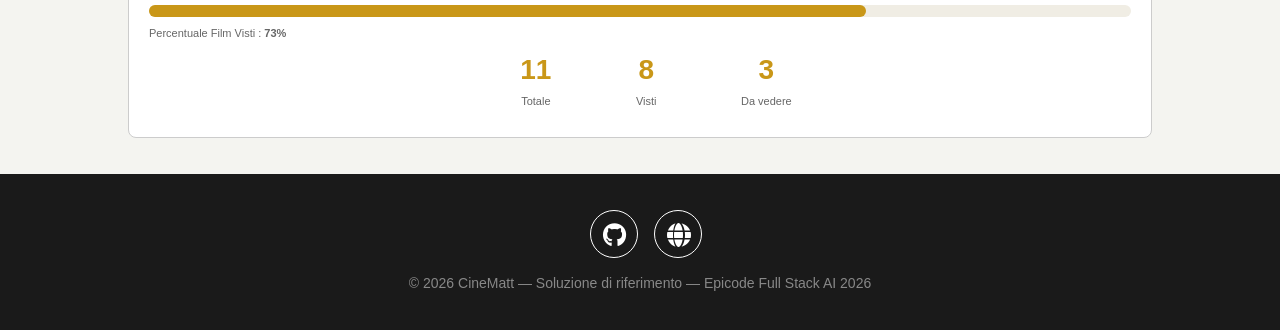
==== commit 172b5862: "Add files via upload" ====
--- a/index.html
+++ b/index.html
@@ -76,7 +76,7 @@
             <h3>Filtri</h3>
             <div class="div-form">
                 <div class="input-container">
-                    <label for="ricerca">Cerca film:</label>
+                    <label for="ricerca">Cerca il tuo film:</label>
                     <input id="ricerca" type="search" placeholder="Cerca per titolo, per regista o per categoria">
                 </div>
                 <div class="input-container">
@@ -97,8 +97,14 @@
                 </div>
             </div>
             <div class="div-form-buttons">
-                <button id="crescente" type="button" class="btn">Ordina per anno di uscita (crescente)</button>
-                <button id="decrescente" type="button" class="btn">Ordina per anno di uscita (descrescente)</button>
+                <div class="div-btn-container">
+                    <button id="crescente" type="button" class="btn-filtri">Ordina per anno di uscita
+                        (crescente)</button>
+                </div>
+                <div class="div-btn-container">
+                    <button id="decrescente" type="button" class="btn-filtri">Ordina per anno di uscita
+                        (descrescente)</button>
+                </div>
             </div>
         </section>
         <section class="card">
--- a/assets/css/style.css
+++ b/assets/css/style.css
@@ -126,12 +126,12 @@
 /* FORM */
 
 .div-form {
-    height: auto;
-    width: 100%;
     display: flex;
     flex-wrap: wrap;
     justify-content: space-evenly;
+    align-items: center;
     gap: 8px;
+    margin-bottom: 14px;
 }
 
 /* LABEL */
@@ -151,6 +151,7 @@
     padding: 20px;
     margin-bottom: 15px;
     border: 1px solid #cccccc;
+    min-width: min-content;
 }
 
 .card h3 {
@@ -163,6 +164,7 @@
 .input-container {
     display: flex;
     flex-direction: column;
+    align-items: flex-start;
     width: 32%;
 }
 
@@ -172,8 +174,6 @@
     border: 2px solid #cccccc;
     border-radius: 6px;
     font-size: 14px;
-    display: inline-block;
-    vertical-align: middle;
     margin-top: 10px;
     margin-bottom: 8px;
     width: 100%;
@@ -194,28 +194,46 @@
     display: flex;
     flex-wrap: wrap;
     justify-content: space-evenly;
-    gap: 8px;
-}
-
-.btn {
+    gap: 12px;
+}
+
+.div-btn-container {
+    display: flex;
+    justify-content: center;
+    align-items: stretch;
+    flex: 1 1 100px;
+    max-width: 400px;
+}
+
+.btn,
+.btn-filtri {
     background-color: #c99718;
     color: #ffffff;
     border: none;
     padding: 10px 20px;
     border-radius: 6px;
     font-weight: bold;
-    margin-top: 15px;
-    margin-right: 8px;
     cursor: pointer;
 }
 
-.btn:hover {
+.btn-filtri {
+    display: flex;
+    justify-content: center;
+    align-items: center;
+    width: 100%;
+    text-align: center;
+}
+
+.btn:hover,
+.btn-filtri:hover {
     background-color: #FEBD69;
 }
 
 #crescente,
 #decrescente {
-    width: 35%;
+    height: auto;
+    width: 100%;
+    min-width: min-content;
 }
 
 /* STATS */
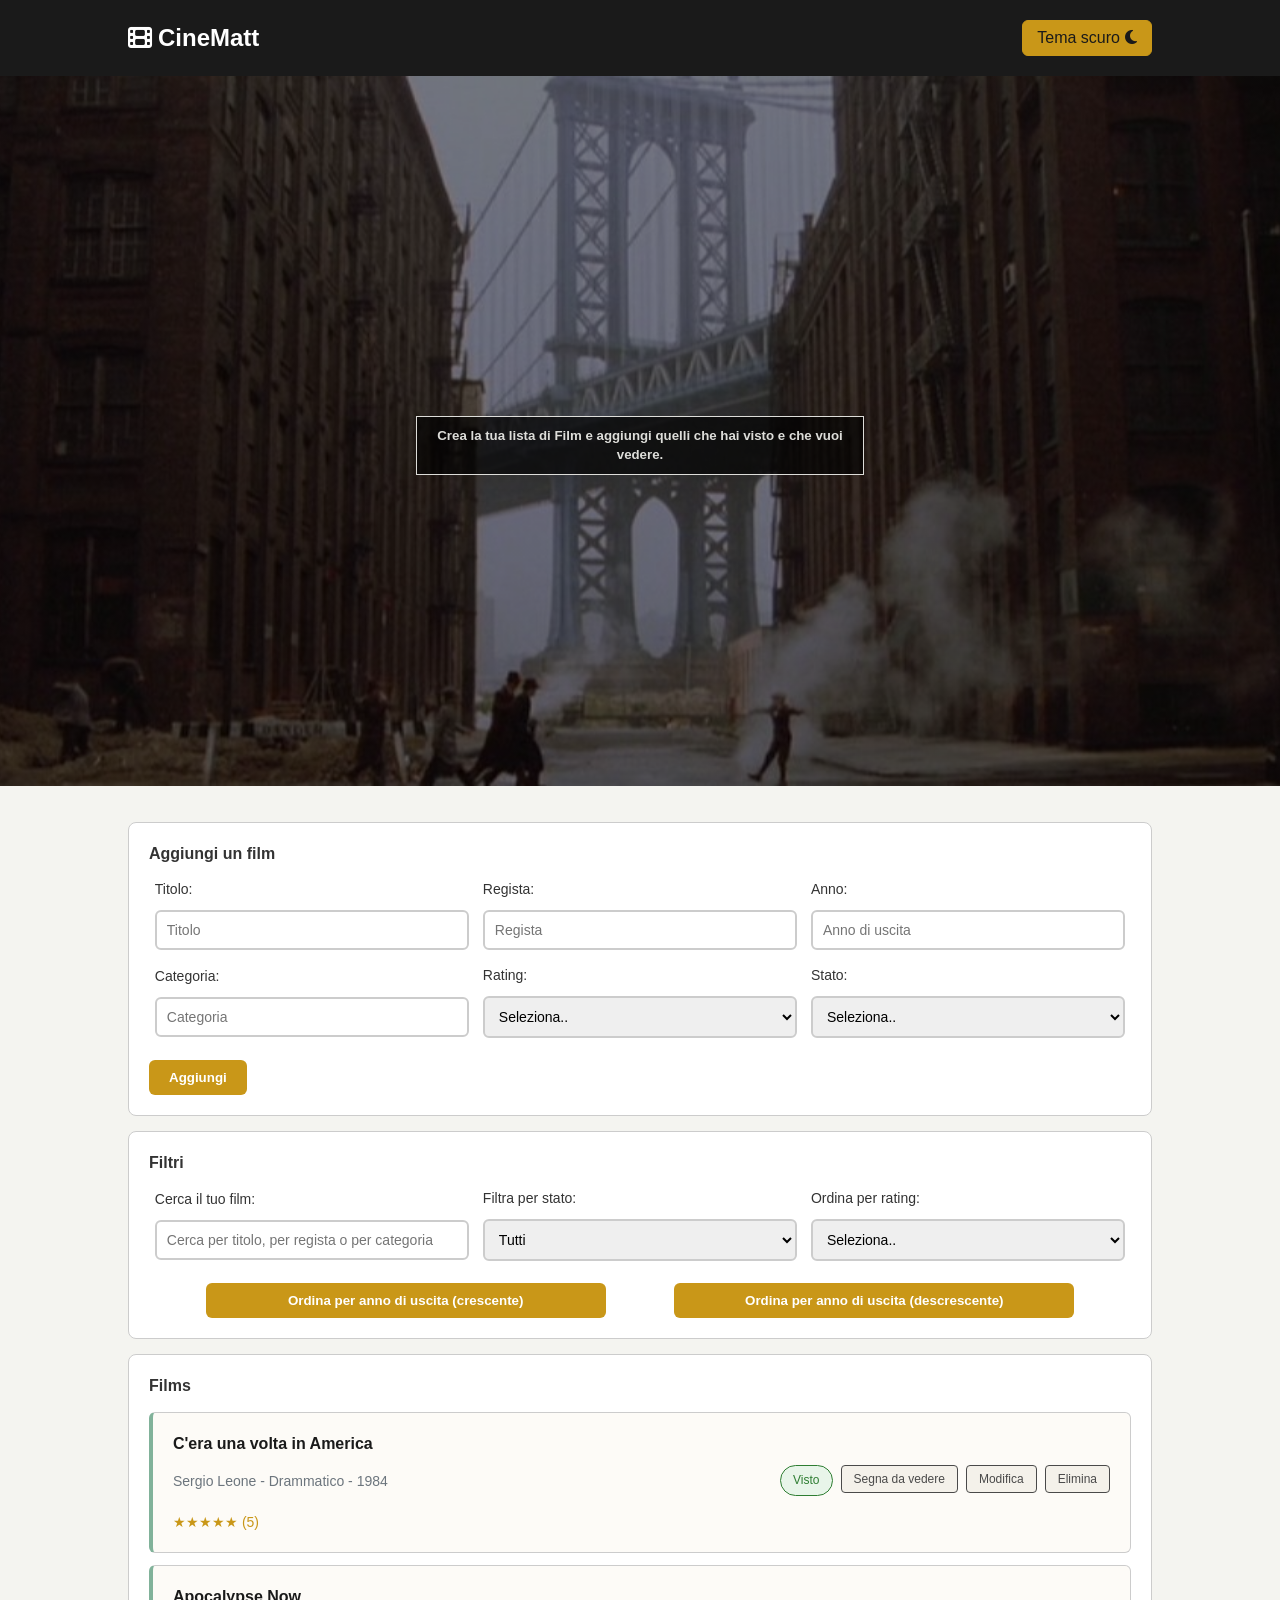
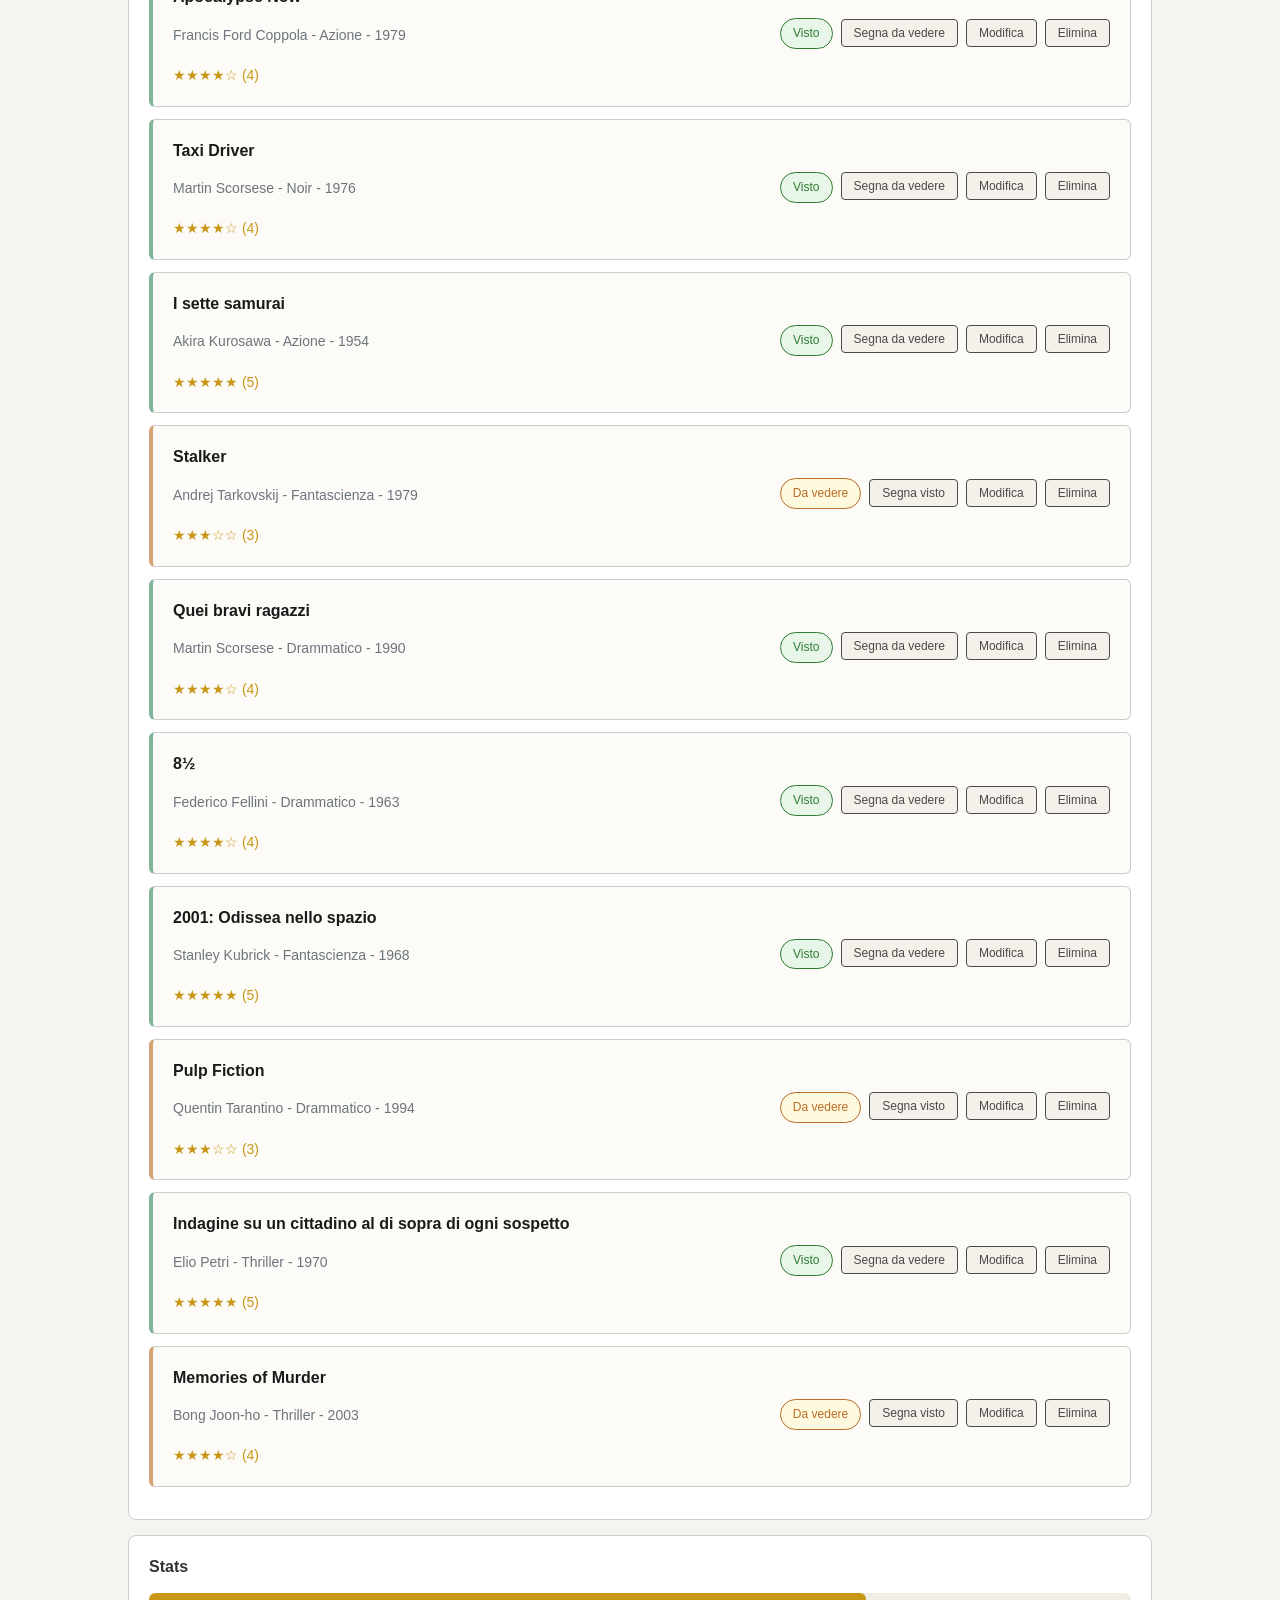
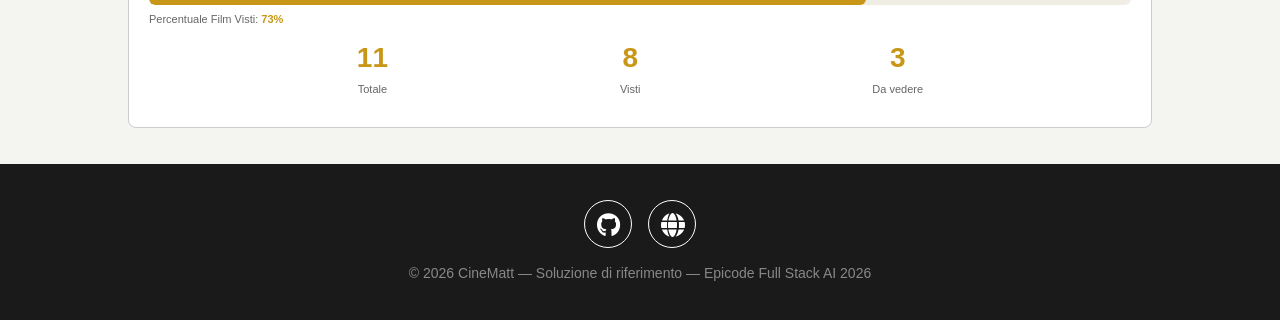
==== commit 37cb24e5: "Add files via upload" ====
--- a/index.html
+++ b/index.html
@@ -15,7 +15,8 @@
     <header class="site-header">
         <div class="header-content">
             <div class="header-title">
-                <h1><i class="fa-solid fa-film"></i>CineMatt</h1>
+                <i class="fa-solid fa-film"></i>
+                <h1>CineMatt</h1>
             </div>
             <div class="header-button">
                 <button class="mode-btn">
@@ -113,24 +114,26 @@
         </section>
         <section class="card" id="film-stats">
             <h3>Stats</h3>
-            <div class="bar-container">
-                <div class="bar-empty">
-                    <div class="bar-fill" id="barra"></div>
+            <div class="film-stats-container">
+                <div class="bar-container">
+                    <div class="bar-empty">
+                        <div class="bar-fill" id="barra"></div>
+                    </div>
+                    <span>Percentuale Film Visti: <span id="percentuale"></span></span>
                 </div>
-                <span>Percentuale Film Visti : <span id="percentuale"></span></span>
-            </div>
-            <div class="box-stats">
-                <div class="stat-container">
-                    <span class="stat" id="stat-tot">0</span>
-                    <span class="stat-label">Totale</span>
-                </div>
-                <div class="stat-container">
-                    <span class="stat" id="stat-visti">0</span>
-                    <span class="stat-label">Visti</span>
-                </div>
-                <div class="stat-container">
-                    <span class="stat" id="stat-da-vedere">0</span>
-                    <span class="stat-label">Da vedere</span>
+                <div class="box-stats">
+                    <div class="stat-container">
+                        <span class="stat" id="stat-tot">0</span>
+                        <span class="stat-label">Totale</span>
+                    </div>
+                    <div class="stat-container">
+                        <span class="stat" id="stat-visti">0</span>
+                        <span class="stat-label">Visti</span>
+                    </div>
+                    <div class="stat-container">
+                        <span class="stat" id="stat-da-vedere">0</span>
+                        <span class="stat-label">Da vedere</span>
+                    </div>
                 </div>
             </div>
         </section>
--- a/assets/css/style.css
+++ b/assets/css/style.css
@@ -40,36 +40,41 @@
     background-color: #1a1a1a;
     color: #ffffff;
     padding: 20px 0;
-    height: 85px;
+    height: max-content;
     width: 100%;
     position: sticky;
     top: 0;
     z-index: 1000;
+    min-width: min-content;
 }
 
 .header-content {
     width: 80%;
     margin: 0 auto;
+    display: flex;
+    flex-wrap: wrap;
+    gap: 8px;
+    justify-content: space-between;
+    align-items: center;
 }
 
 .header-title {
-    float: left;
-    margin-top: 5px;
     cursor: default;
+    display: flex;
+    flex-direction: row;
+    flex-wrap: wrap;
+    align-items: baseline;
+    justify-content: center;
 }
 
 .header-title h1 {
     font-size: 24px;
-}
-
-.header-title h1 i {
+    margin: 0;
+}
+
+.header-title i {
+    font-size: 24px;
     margin-right: 6px;
-
-}
-
-.header-button {
-    float: right;
-    margin-top: 5px;
 }
 
 .mode-btn {
@@ -80,6 +85,10 @@
     border-radius: 6px;
     cursor: pointer;
     font-size: 16px;
+    display: flex;
+    flex-wrap: wrap;
+    align-items: baseline;
+    justify-content: center;
 }
 
 .mode-btn:hover {
@@ -89,7 +98,7 @@
 }
 
 .mode-btn i {
-    margin-left: 2px;
+    margin-left: 5px;
 }
 
 /* HERO */
@@ -239,21 +248,28 @@
 /* STATS */
 
 #film-stats {
-    height: auto;
     overflow: hidden;
 }
 
+.film-stats-container {
+    display: flex;
+    flex-direction: column;
+    justify-content: center;
+    align-items: center;
+    width: 100%;
+}
+
 .box-stats {
-    display: block;
-    width: 100%;
-    text-align: center;
-    margin: 6px 0;
+    display: flex;
+    flex-wrap: wrap;
+    justify-content: space-evenly;
+    align-items: center;
+    width: 100%;
 }
 
 .stat-container {
-    display: inline-block;
-    text-align: center;
-    margin: 0 24px 0 56px;
+    text-align: center;
+    margin: 8px 24px;
 }
 
 .stat {
@@ -263,37 +279,34 @@
     color: #c99718;
 }
 
+.bar-container {
+    width: 100%;
+}
+
+.bar-empty {
+    width: 100%;
+    background-color: #f0ede4;
+    height: 12px;
+    border-radius: 6px;
+    margin-bottom: 2px;
+    overflow: hidden;
+}
+
+.bar-fill {
+    background-color: #c99718;
+    height: 100%;
+    border-radius: 6px;
+}
+
+.bar-container span,
 .stat-label {
     font-size: 11px;
     color: #666666;
 }
 
-.bar-container {
-    width: 100%;
-    margin-top: 10px;
-}
-
-.bar-empty {
-    background-color: #f0ede4;
-    height: 12px;
-    border-radius: 6px;
-    margin-top: 18px;
-    margin-bottom: 4px;
-}
-
-.bar-fill {
-    background-color: #c99718;
-    height: 100%;
-    border-radius: 6px;
-}
-
-.bar-container span {
-    font-size: 11px;
-    color: #666666;
-}
-
 #percentuale {
     font-weight: bold;
+    color: #c99718;
 }
 
 /* NOTIFICA */
@@ -335,6 +348,7 @@
     text-align: center;
     margin-top: 36px;
     float: end;
+    min-width: min-content;
 }
 
 #icons-container {
@@ -347,7 +361,7 @@
     width: 48px;
     height: 48px;
     background-color: #1a1a1a;
-    margin-left: 12px;
+    margin: 0 6px;
     border: 1px solid white
 }
 
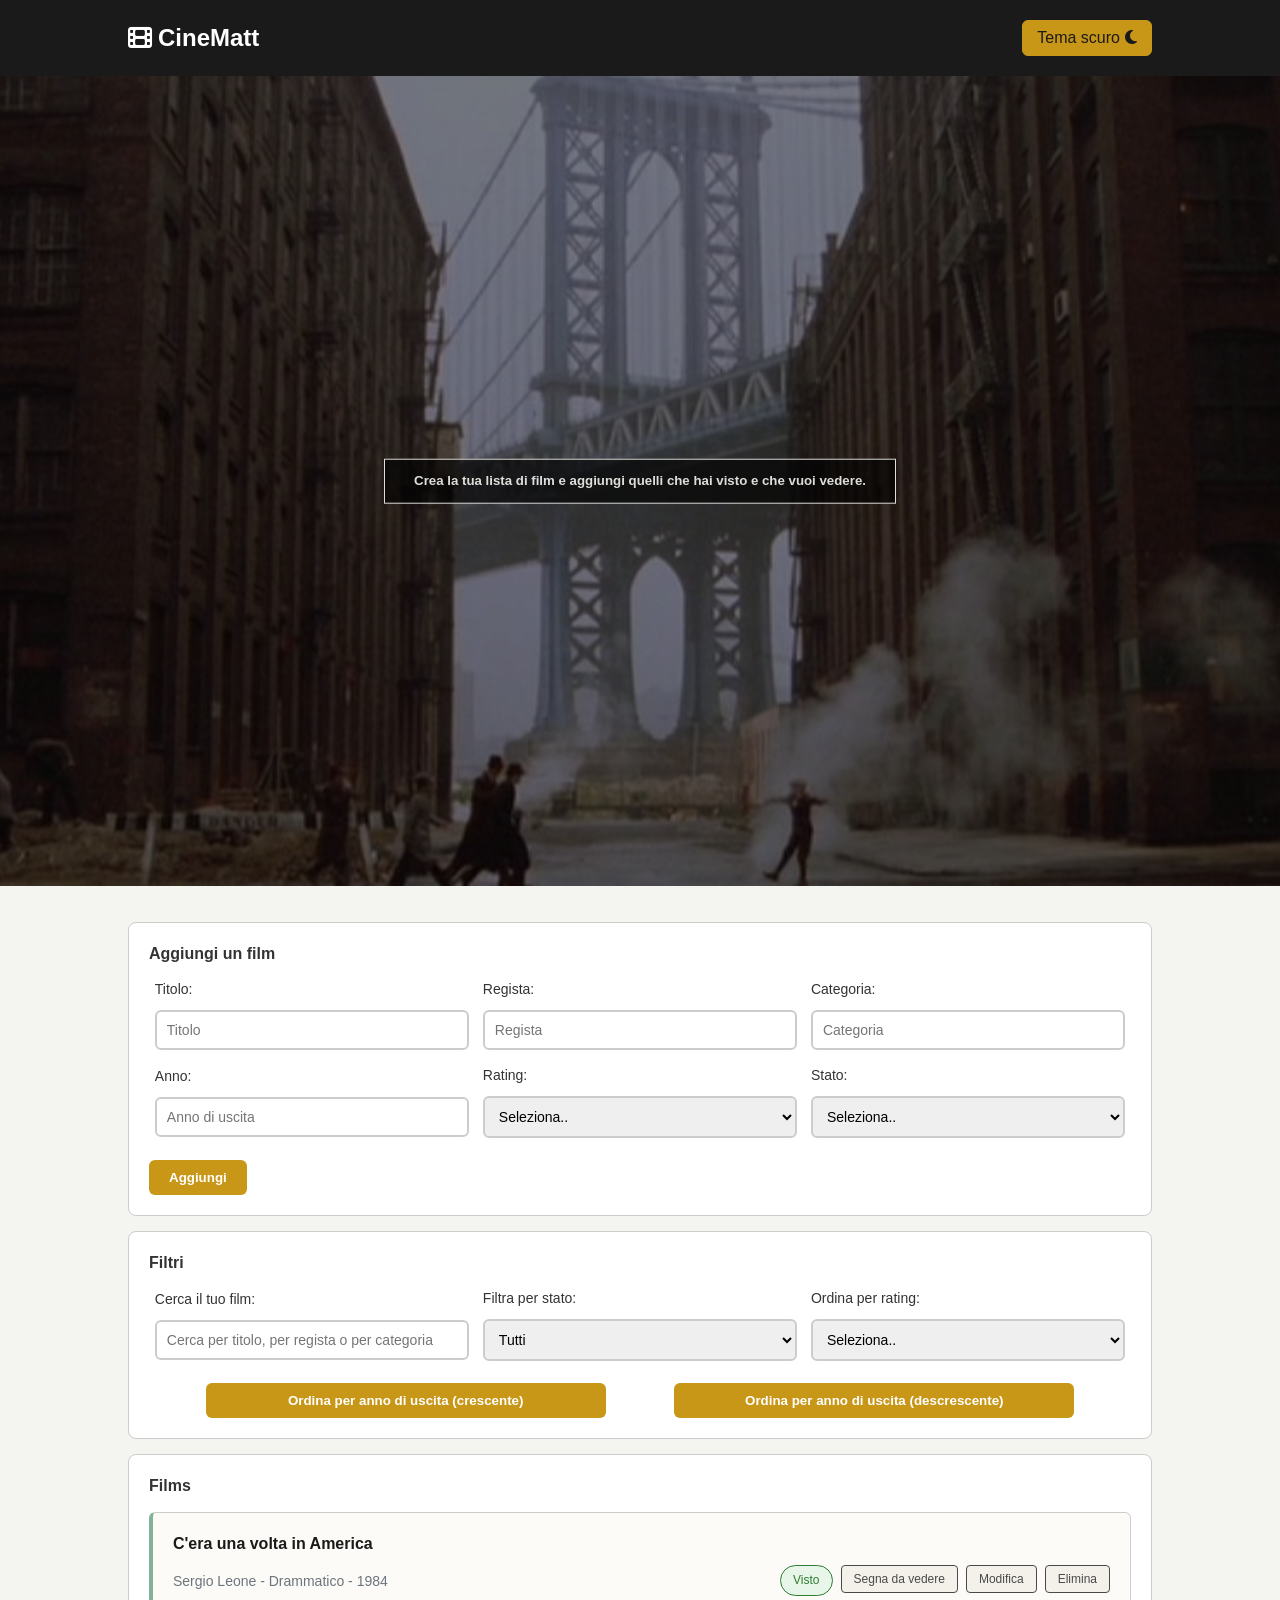
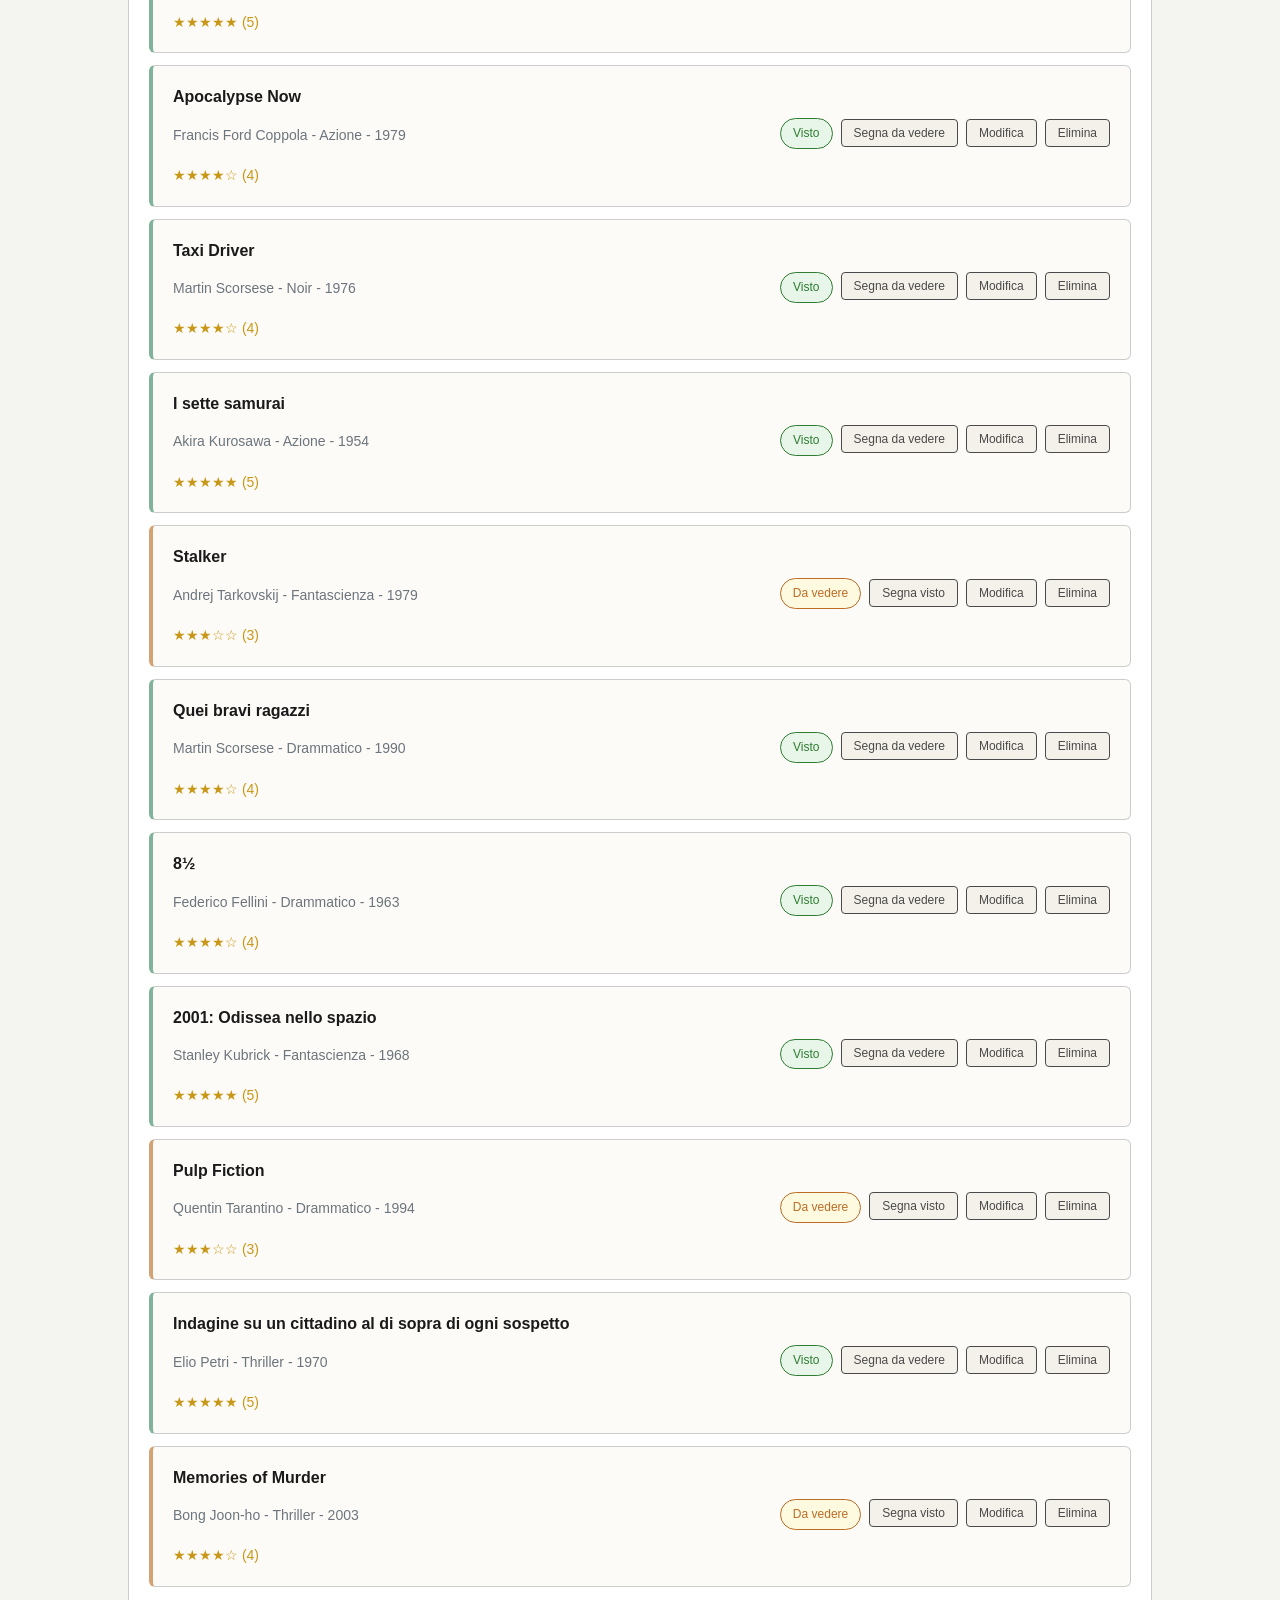
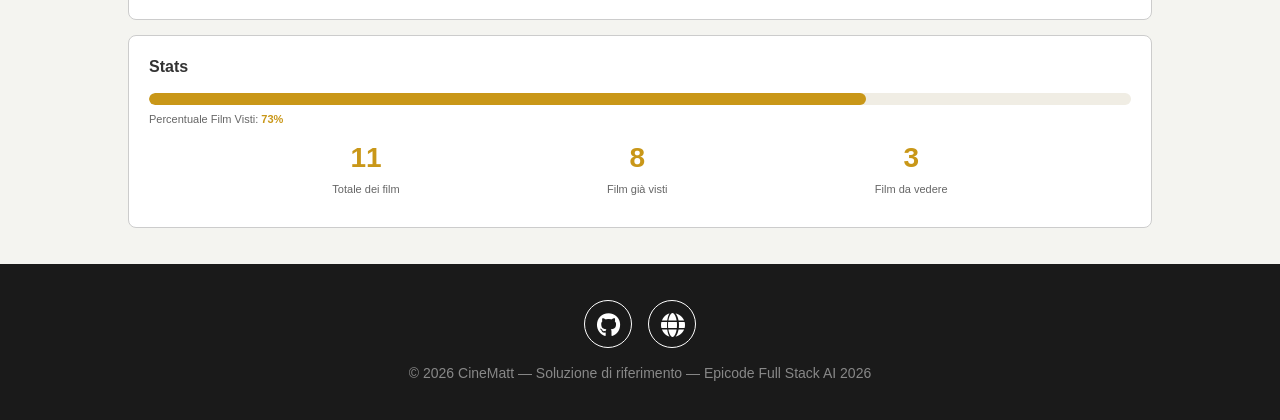
==== commit 09c7b068: "Add files via upload" ====
--- a/index.html
+++ b/index.html
@@ -27,7 +27,7 @@
         </div>
     </header>
     <section class="hero">
-        <h5>Crea la tua lista di Film e aggiungi quelli che hai visto e che vuoi vedere.</h5>
+        <h5>Crea la tua lista di film e aggiungi quelli che hai visto e che vuoi vedere.</h5>
     </section>
     <main class="container">
         <section class="card">
@@ -43,12 +43,12 @@
                         <input id="regista" type="text" placeholder="Regista" required>
                     </div>
                     <div class="input-container">
+                        <label for="categoria">Categoria:</label>
+                        <input id="categoria" type="text" placeholder="Categoria" required>
+                    </div>
+                    <div class="input-container">
                         <label for="anno">Anno:</label>
                         <input id="anno" type="number" placeholder="Anno di uscita" required>
-                    </div>
-                    <div class="input-container">
-                        <label for="categoria">Categoria:</label>
-                        <input id="categoria" type="text" placeholder="Categoria" required>
                     </div>
                     <div class="input-container">
                         <label for="rating">Rating:</label>
@@ -124,15 +124,15 @@
                 <div class="box-stats">
                     <div class="stat-container">
                         <span class="stat" id="stat-tot">0</span>
-                        <span class="stat-label">Totale</span>
+                        <span class="stat-label">Totale dei film</span>
                     </div>
                     <div class="stat-container">
                         <span class="stat" id="stat-visti">0</span>
-                        <span class="stat-label">Visti</span>
+                        <span class="stat-label">Film già visti</span>
                     </div>
                     <div class="stat-container">
                         <span class="stat" id="stat-da-vedere">0</span>
-                        <span class="stat-label">Da vedere</span>
+                        <span class="stat-label">Film da vedere</span>
                     </div>
                 </div>
             </div>
--- a/assets/css/style.css
+++ b/assets/css/style.css
@@ -109,19 +109,22 @@
     background-position: center;
     background-repeat: no-repeat;
     color: #f4f4f0e6;
-    padding: 340px 0;
     text-align: center;
-    height: 710px;
-    width: 100%;
+    width: 100%;
+    position: relative;
+    height: 90vh;
 }
 
 .hero h5 {
     background-color: rgba(0, 0, 0, 0.65);
-    text-align: center;
     border: 1px solid #f4f4f0e6;
-    width: 35%;
-    margin: auto;
-    padding: 10px 5px;
+    width: 40%;
+    position: absolute;
+    top: 50%;
+    left: 50%;
+    transform: translate(-50%, -50%);
+    padding: 12px 6px;
+    margin: 0;
 }
 
 /* MAIN */
